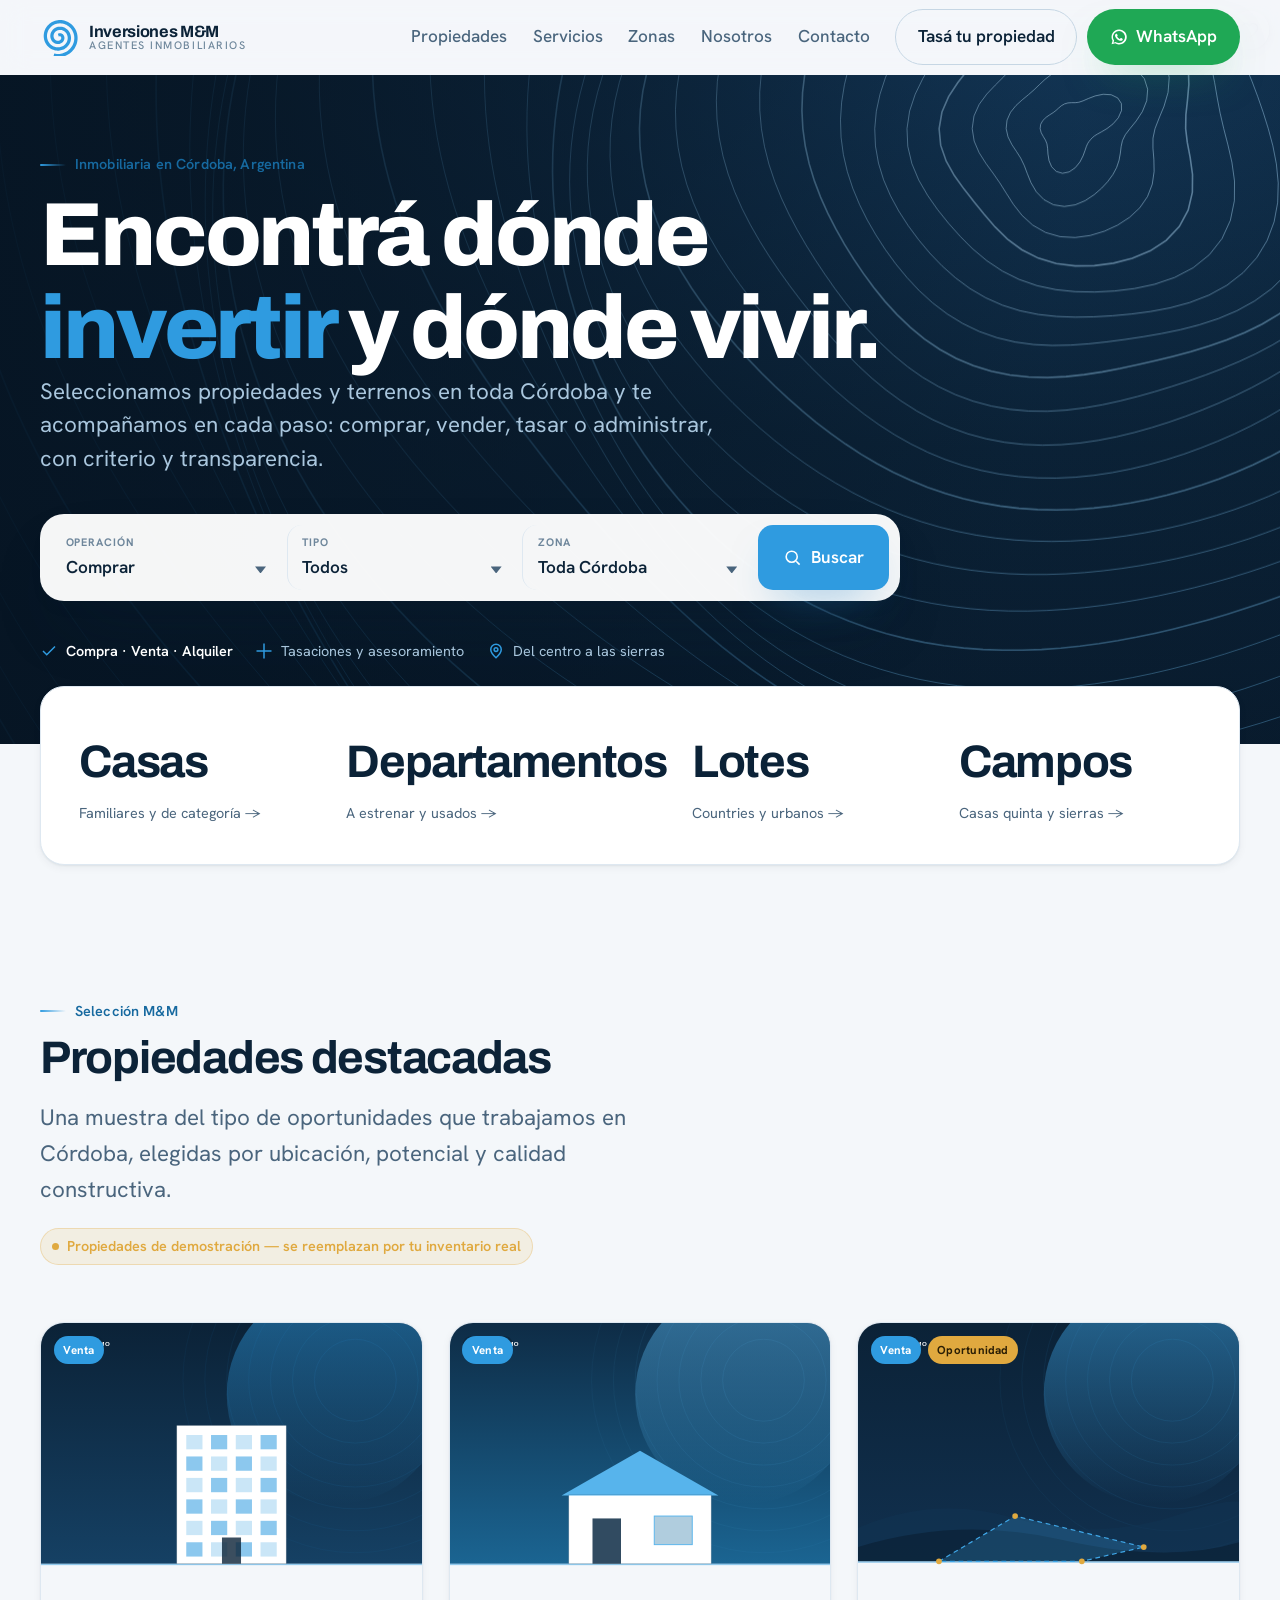
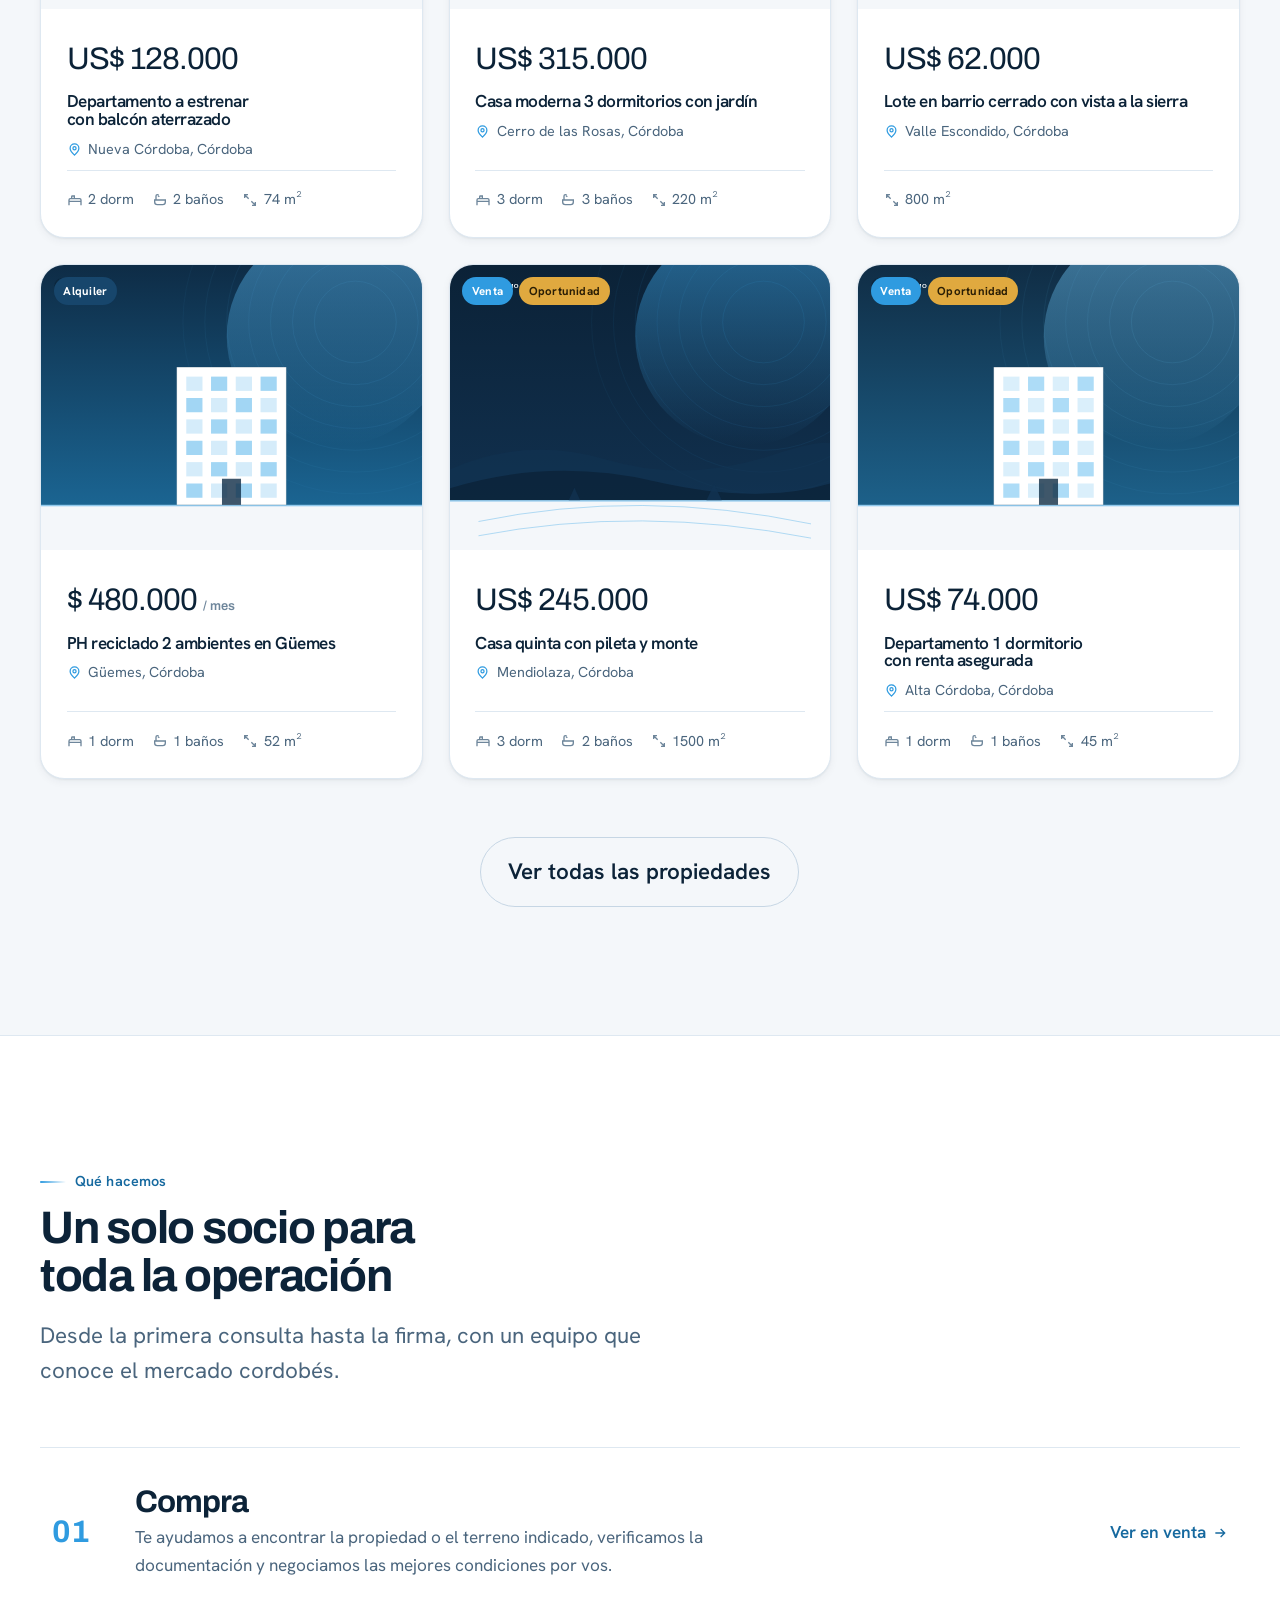
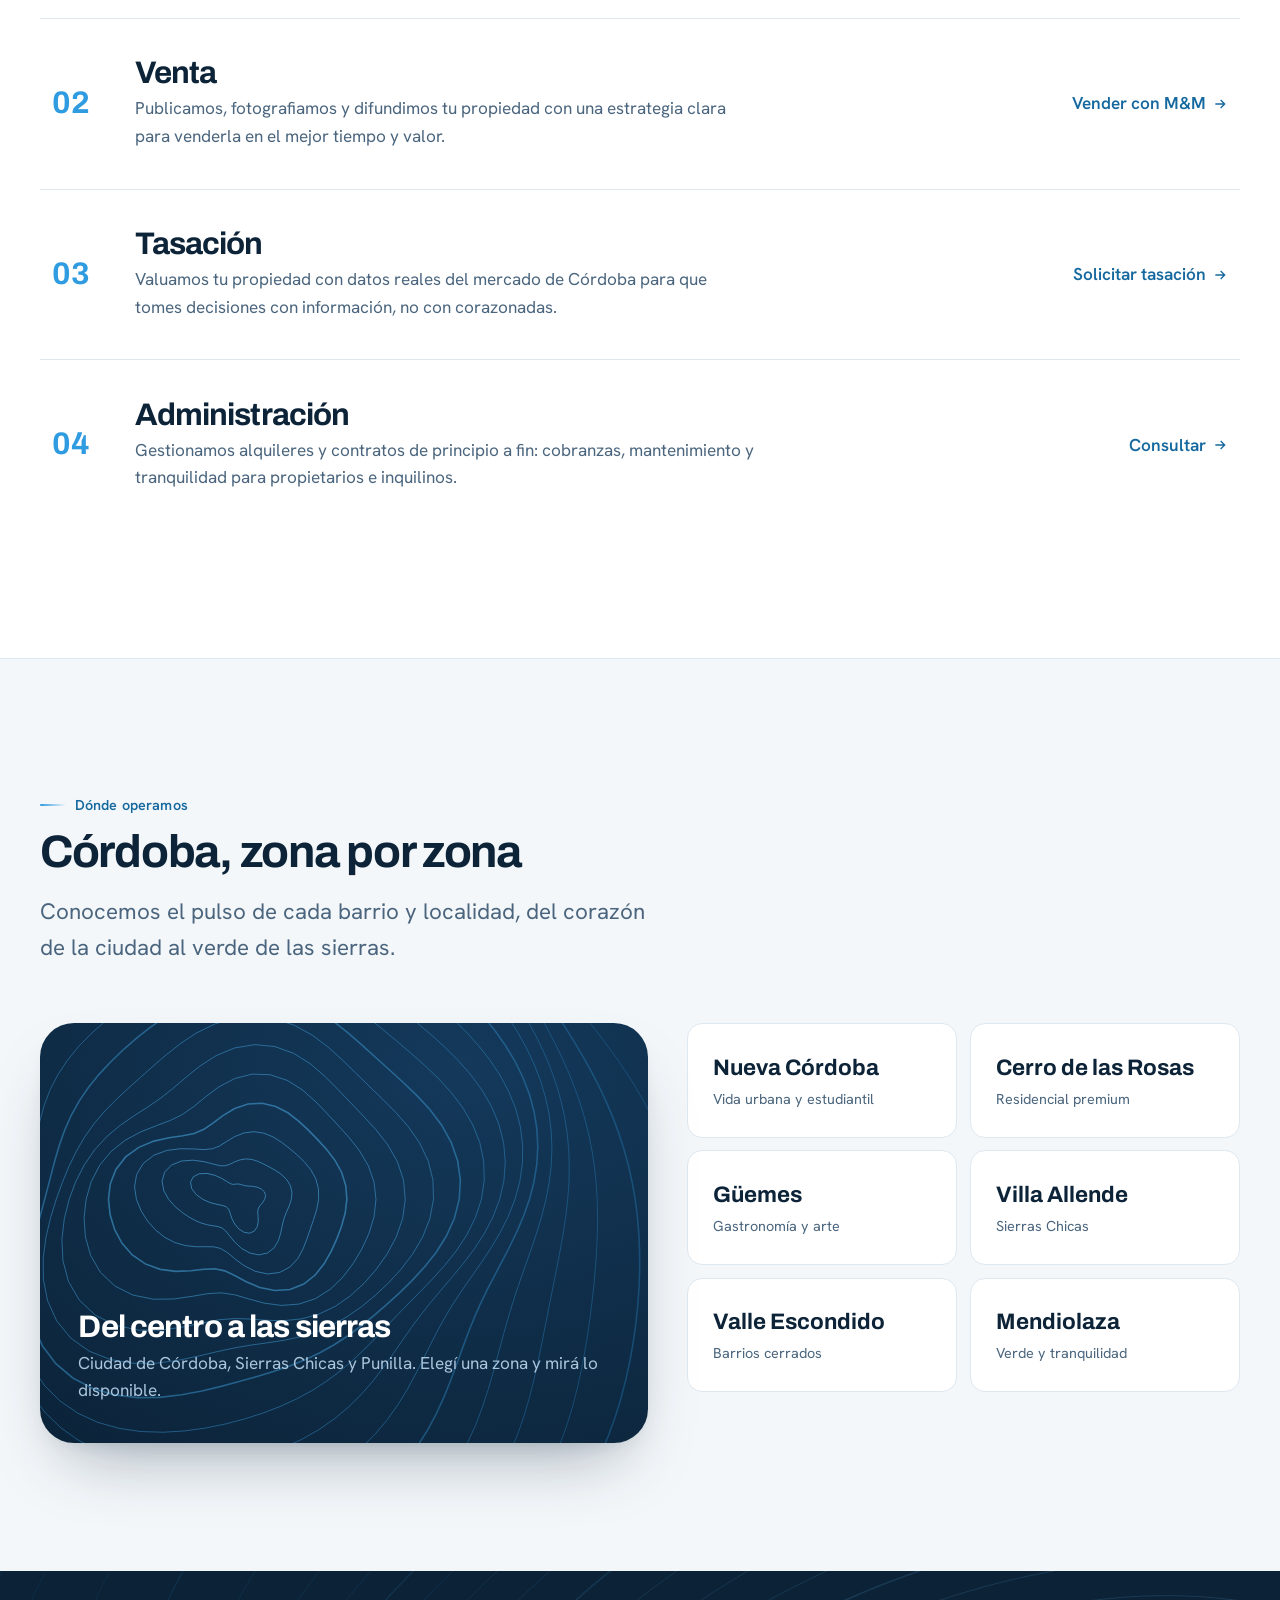
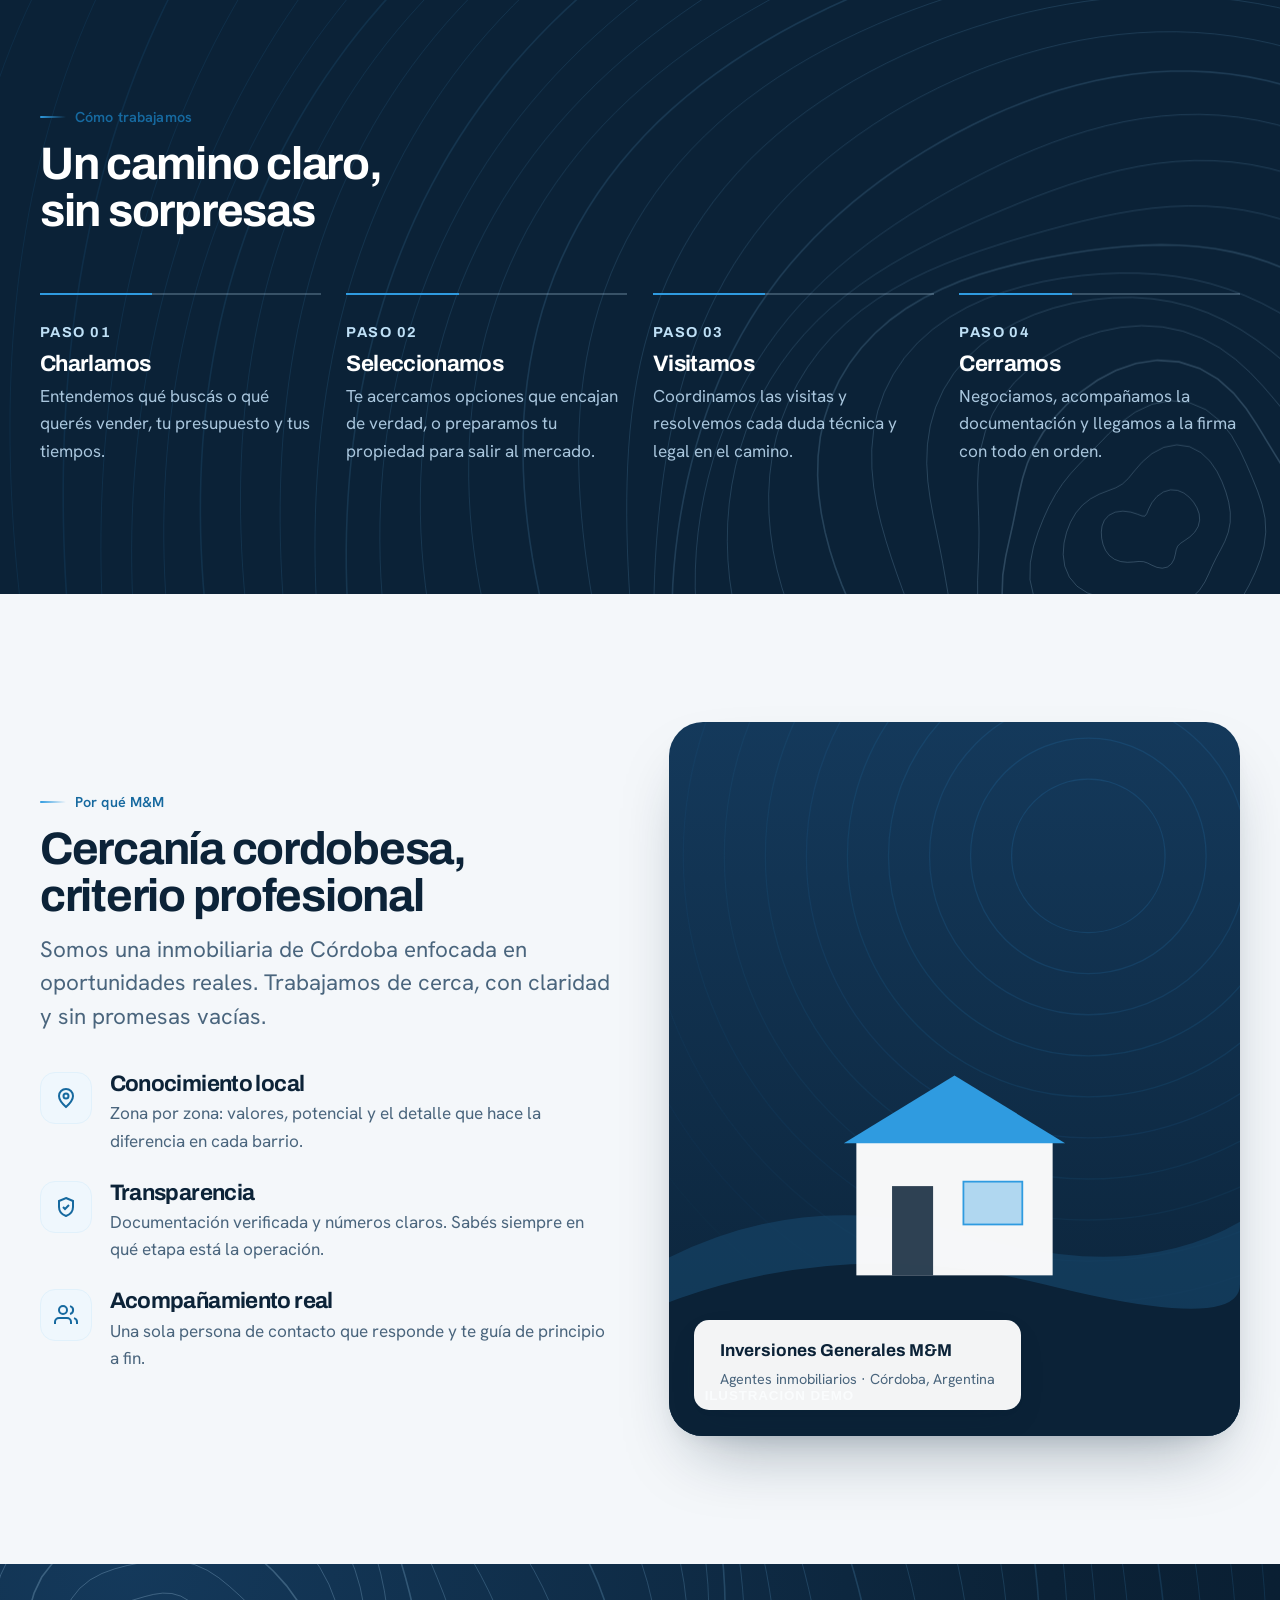
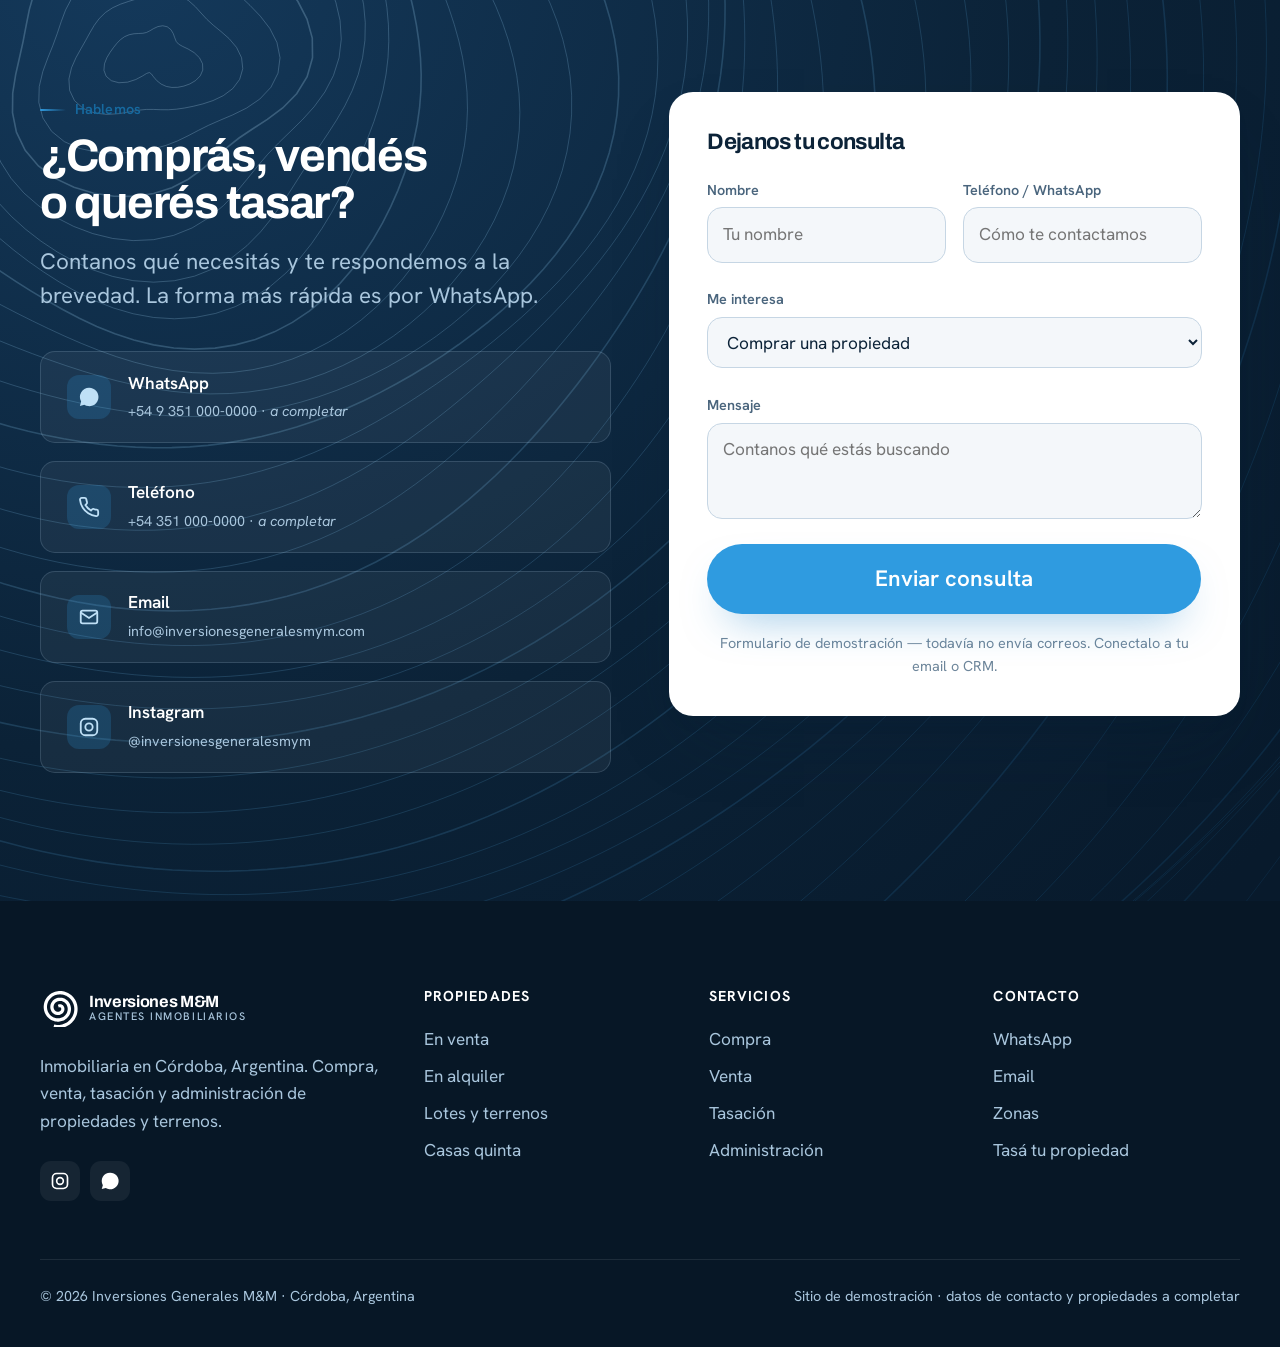
==== index.html @ 3b8bf116 "Rediseño del sitio de Inversiones Generales M&M ("Cauce") Reemplaza el sitio Wix por una web estátic" ====
<!doctype html>
<!--
  DIRECTION CONTRACT — "Cauce"  (Inversiones Generales M&M · Persuade)
  THESIS: A Córdoba real-estate agency whose identity IS its spiral mark, read as
    topographic contour lines. Refuses the category default: stock hero photo + SaaS card wall.
  OWN-WORLD: Deep navy authority ground with luminous brand-celeste (#2F9BE0) generative
    contour fields; Archivo display + Inter text; property "lotes" framed by hairline contours;
    single warm gold only for "oportunidad". Recognizable with all content removed.
  STORY: Visitor lands on moving contours + one clear promise, searches immediately, sees curated
    (demo) properties, understands the four services and the zones, then contacts by WhatsApp/form.
  FIRST VIEWPORT: Full-bleed navy hero, animated contours from a top-right focal; left-aligned H1
    "Encontrá dónde invertir y dónde vivir", lede, and a white 3-field search panel as primary action.
  FORM: Topographic/contour map system (candidate 7 of 7, seed 1c51de64, degraded roll — no challengers).
-->
<html lang="es-AR">
<head>
  <meta charset="utf-8">
  <meta name="viewport" content="width=device-width, initial-scale=1">
  <title>Inversiones Generales M&M · Inmobiliaria en Córdoba</title>
  <meta name="description" content="Inmobiliaria en Córdoba. Compra, venta, tasación y administración de propiedades y terrenos. Encontrá dónde invertir y dónde vivir con Inversiones Generales M&M.">
  <link rel="icon" href="assets/img/logo.svg" type="image/svg+xml">
  <meta property="og:title" content="Inversiones Generales M&M · Inmobiliaria en Córdoba">
  <meta property="og:description" content="Propiedades y terrenos seleccionados en Córdoba. Compra, venta, tasación y administración.">
  <meta property="og:type" content="website">
  <link rel="preconnect" href="https://fonts.googleapis.com">
  <link rel="preconnect" href="https://fonts.gstatic.com" crossorigin>
  <link href="https://fonts.googleapis.com/css2?family=Archivo:wght@500;600;700;800&family=Hanken+Grotesk:wght@400;500;600;700&display=swap" rel="stylesheet">
  <link rel="stylesheet" href="assets/css/styles.css">
</head>
<body>
<svg width="0" height="0" style="position:absolute" aria-hidden="true"><symbol id="mm-mark" viewBox="0 0 512 512"><path d="M 240.70 214.09 L 243.71 211.96 L 246.95 210.06 L 250.42 208.40 L 254.10 207.00 L 257.95 205.90 L 261.97 205.10 L 266.12 204.64 L 270.38 204.52 L 274.71 204.75 L 279.10 205.36 L 283.50 206.34 L 287.88 207.70 L 292.22 209.46 L 296.47 211.59 L 300.61 214.12 L 304.59 217.02 L 308.38 220.29 L 311.96 223.92 L 315.28 227.89 L 318.32 232.19 L 321.04 236.79 L 323.41 241.67 L 325.42 246.81 L 327.03 252.18 L 328.21 257.73 L 328.96 263.45 L 329.25 269.30 L 329.06 275.23 L 328.39 281.21 L 327.22 287.21 L 325.56 293.17 L 323.39 299.05 L 320.72 304.83 L 317.56 310.44 L 313.91 315.85 L 309.79 321.02 L 305.21 325.91 L 300.19 330.47 L 294.75 334.67 L 288.93 338.47 L 282.75 341.84 L 276.25 344.73 L 269.45 347.13 L 262.40 349.00 L 255.15 350.33 L 247.72 351.07 L 240.18 351.23 L 232.56 350.79 L 224.92 349.73 L 217.30 348.05 L 209.76 345.74 L 202.34 342.82 L 195.10 339.28 L 188.10 335.13 L 181.37 330.40 L 174.97 325.09 L 168.96 319.23 L 163.36 312.85 L 158.24 305.99 L 153.63 298.66 L 149.58 290.92 L 146.11 282.81 L 143.27 274.37 L 141.08 265.64 L 139.58 256.69 L 138.77 247.56 L 138.69 238.31 L 139.34 229.00 L 140.74 219.68 L 142.89 210.42 L 145.78 201.28 L 149.42 192.31 L 153.79 183.58 L 158.88 175.15 L 164.66 167.08 L 171.12 159.42 L 178.22 152.23 L 185.93 145.57 L 194.20 139.48 L 203.01 134.02 L 212.29 129.22 L 221.99 125.14 L 232.07 121.81 L 242.46 119.25 L 253.11 117.51 L 263.94 116.60 L 274.90 116.55 L 285.91 117.36 L 296.91 119.04 L 307.83 121.60 L 318.59 125.04 L 329.13 129.35 L 339.38 134.50 L 349.27 140.49 L 358.72 147.28 L 367.68 154.85 L 376.07 163.16 L 383.85 172.17 L 390.94 181.82 L 397.31 192.08 L 402.89 202.88 L 407.64 214.16 L 411.51 225.86 L 414.48 237.91 L 416.51 250.24 L 417.58 262.78 L 417.66 275.45 L 416.74 288.17 L 414.82 300.87 L 411.89 313.46 L 407.96 325.86 L 403.03 337.99 L 397.14 349.78 L 390.29 361.15 L 382.53 372.01 L 373.88 382.30 L 364.40 391.95 L 354.13 400.87 L 343.12 409.02 L 331.43 416.33 L 319.14 422.74 L 306.30 428.20 L 292.99 432.67 L 279.29 436.11 L 265.28 438.47 L 251.04 439.75 L 236.66 439.91 L 222.22 438.93 L 207.83 436.82 L 193.55 433.57 L 179.50 429.19 L 165.74 423.70 L 152.39 417.11 L 139.51 409.45 L 127.21 400.76 L 115.55 391.07 L 104.62 380.45 L 94.50 368.95 L 85.26 356.61 L 76.97 343.53 L 69.68 329.76 L 63.46 315.38 L 58.35 300.48 L 54.39 285.14 L 51.64 269.46 L 50.10 253.52 L 49.82 237.43 L 50.80 221.28 L 53.04 205.17 L 56.56 189.20 L 61.34 173.47 L 67.36 158.08 L 74.60 143.14 L 83.03 128.73 L 92.61 114.95 L 103.29 101.89 L 115.01 89.65 L 127.72 78.30 L 141.34 67.92 L 155.80 58.59 L 171.03 50.38 L 186.92 43.35 L 203.40 37.55 L 220.36 33.03 L 237.70 29.84 L 255.33 28.00 L 273.14 27.53 L 291.01 28.46 L 308.84 30.79 L 326.51 34.53 L 343.93 39.66 L 360.97 46.15 L 377.53 54.00 L 393.50 63.16 L 408.78 73.58 L 423.27 85.21 L 436.87 98.00 L 449.48 111.88 L 461.03 126.76 L 471.43 142.57 L 480.61 159.22 L 488.50 176.61 L 495.04 194.64 L 500.17 213.21 L 503.86 232.21 L 506.06 251.53 L 506.76 271.04 L 505.92 290.63 L 503.55 310.19 L 499.65 329.58 L 494.23 348.69 L 487.30 367.41 L 478.90 385.60 L 469.06 403.16 L 457.84 419.97 L 445.28 435.92 L 431.47 450.90 L 416.47 464.83 L 400.35 477.59 L 383.23 489.11 L 365.18 499.30 L 346.31 508.09 L 326.74 515.41 L 306.57 521.21 L 285.93 525.43 L 264.94 528.05 L 243.72 529.03 L 222.41 528.34 L 201.12 525.99 L 180.00 521.97 L 192.26 479.07 L 210.01 482.27 L 227.87 484.06 L 245.73 484.45 L 263.47 483.46 L 281.01 481.09 L 298.22 477.38 L 315.00 472.37 L 331.27 466.09 L 346.91 458.59 L 361.85 449.95 L 376.00 440.21 L 389.28 429.45 L 401.62 417.75 L 412.95 405.18 L 423.21 391.83 L 432.35 377.80 L 440.33 363.17 L 447.10 348.05 L 452.65 332.51 L 456.94 316.68 L 459.97 300.65 L 461.73 284.51 L 462.22 268.37 L 461.45 252.32 L 459.45 236.47 L 456.23 220.91 L 451.82 205.73 L 446.28 191.03 L 439.64 176.87 L 431.96 163.35 L 423.29 150.55 L 413.70 138.53 L 403.27 127.35 L 392.05 117.09 L 380.13 107.78 L 367.60 99.48 L 354.53 92.23 L 341.01 86.06 L 327.13 80.99 L 312.98 77.04 L 298.65 74.23 L 284.22 72.56 L 269.80 72.02 L 255.46 72.61 L 241.30 74.31 L 227.40 77.09 L 213.84 80.93 L 200.71 85.78 L 188.07 91.62 L 176.00 98.38 L 164.57 106.02 L 153.83 114.47 L 143.86 123.68 L 134.69 133.58 L 126.38 144.10 L 118.97 155.17 L 112.48 166.71 L 106.96 178.64 L 102.41 190.89 L 98.87 203.37 L 96.32 216.01 L 94.79 228.72 L 94.25 241.43 L 94.72 254.06 L 96.16 266.53 L 98.55 278.76 L 101.87 290.68 L 106.09 302.23 L 111.16 313.33 L 117.05 323.93 L 123.70 333.96 L 131.07 343.38 L 139.09 352.12 L 147.71 360.15 L 156.86 367.42 L 166.49 373.91 L 176.52 379.58 L 186.89 384.41 L 197.52 388.38 L 208.35 391.49 L 219.31 393.71 L 230.33 395.06 L 241.33 395.54 L 252.24 395.15 L 263.01 393.92 L 273.57 391.86 L 283.85 389.00 L 293.79 385.38 L 303.34 381.01 L 312.44 375.96 L 321.04 370.25 L 329.11 363.93 L 336.58 357.06 L 343.44 349.69 L 349.64 341.86 L 355.16 333.64 L 359.98 325.09 L 364.07 316.26 L 367.42 307.22 L 370.03 298.03 L 371.88 288.74 L 372.99 279.42 L 373.36 270.12 L 373.00 260.91 L 371.93 251.84 L 370.15 242.97 L 367.71 234.35 L 364.63 226.03 L 360.93 218.05 L 356.66 210.47 L 351.85 203.32 L 346.54 196.63 L 340.78 190.45 L 334.61 184.80 L 328.08 179.71 L 321.24 175.20 L 314.14 171.29 L 306.82 167.98 L 299.35 165.30 L 291.78 163.23 L 284.14 161.79 L 276.50 160.97 L 268.91 160.76 L 261.40 161.14 L 254.04 162.12 L 246.86 163.65 L 239.90 165.73 L 233.21 168.32 L 226.83 171.40 L 220.78 174.94 L 215.11 178.90 L 209.83 183.24 L 204.98 187.93 L 200.57 192.93 L 196.63 198.20 L 193.17 203.70 L 190.20 209.38 L 187.72 215.20 L 185.74 221.12 L 184.27 227.10 L 183.30 233.09 L 182.81 239.06 L 182.81 244.96 L 183.27 250.76 L 184.19 256.43 L 185.54 261.91 L 187.31 267.19 L 189.46 272.23 L 191.97 277.01 L 194.82 281.50 L 197.97 285.67 L 201.39 289.52 L 205.05 293.01 L 208.92 296.14 L 212.97 298.90 L 217.15 301.27 L 221.44 303.26 L 225.80 304.87 L 230.19 306.08 L 234.59 306.92 L 238.96 307.38 L 243.27 307.48 L 247.49 307.22 L 251.59 306.63 L 255.55 305.71 L 259.34 304.49 L 262.94 303.00 L 266.32 301.24 L 269.48 299.24 L 272.39 297.04 L 275.04 294.65 L 277.42 292.10 L 279.53 289.43 L 281.35 286.65 L 282.89 283.79 L 284.14 280.88 L 285.10 277.96 L 285.79 275.03 L 286.21 272.14 L 286.36 269.30 L 286.26 266.54 L 285.91 263.87 L 285.35 261.33 L 284.58 258.92 L 283.61 256.66 L 282.48 254.57 L 281.19 252.67 L 279.77 250.95 L 278.25 249.43 L 276.64 248.11 L 274.97 247.01 L 273.25 246.11 L 271.52 245.42 L 269.79 244.94 L 268.08 244.66 L 266.42 244.57 L 264.82 244.67 L 263.30 244.94 L 261.89 245.37 L 260.58 245.95 L 259.41 246.66 L 258.38 247.49 L 257.49 248.41 L 256.77 249.42 L 256.22 250.48 L 255.83 251.58 L 255.61 252.71 L 255.57 253.83 L 255.70 254.94 L 256.00 256.00 Z" fill="currentColor"/></symbol></svg>

<header class="site-header">
  <div class="wrap nav">
    <a class="brand" href="index.html" aria-label="Inversiones Generales M&M — inicio">
      <svg class="mark" viewBox="0 0 512 512" aria-hidden="true"><use href="#mm-mark"/></svg>
      <span class="brand-text"><b>Inversiones M&amp;M</b><span>Agentes inmobiliarios</span></span>
    </a>
    <nav class="nav-links" aria-label="Navegación principal">
      <a href="propiedades.html">Propiedades</a>
      <a href="#servicios">Servicios</a>
      <a href="#zonas">Zonas</a>
      <a href="#nosotros">Nosotros</a>
      <a href="#contacto">Contacto</a>
    </nav>
    <div class="nav-cta">
      <a class="btn btn-ghost" href="#contacto">Tasá tu propiedad</a>
      <a class="btn btn-wa" data-wa="Hola M&M, quiero hacer una consulta sobre una propiedad." target="_blank" rel="noopener">
        <svg viewBox="0 0 24 24" width="18" height="18" fill="currentColor" aria-hidden="true"><path d="M12 2a10 10 0 0 0-8.6 15l-1.3 4.7 4.8-1.3A10 10 0 1 0 12 2Zm0 18a8 8 0 0 1-4.1-1.1l-.3-.2-2.9.8.8-2.8-.2-.3A8 8 0 1 1 12 20Zm4.5-5.9c-.2-.1-1.5-.7-1.7-.8-.2-.1-.4-.1-.6.1-.2.2-.6.8-.8 1-.1.2-.3.2-.5.1a6.6 6.6 0 0 1-3.3-2.9c-.2-.4.2-.4.6-1.2.1-.2 0-.3 0-.5l-.8-1.9c-.2-.5-.4-.4-.6-.4h-.5a1 1 0 0 0-.7.3c-.3.3-.9.9-.9 2.1s.9 2.4 1 2.6c.1.2 1.8 2.8 4.4 3.9 1.6.7 2.2.7 3 .6.5 0 1.5-.6 1.7-1.2.2-.6.2-1.1.1-1.2-.1-.1-.2-.2-.4-.2Z"/></svg>
        WhatsApp
      </a>
    </div>
    <button class="nav-toggle" aria-label="Abrir menú" aria-expanded="false" aria-controls="mobile-menu">
      <svg viewBox="0 0 24 24" width="24" height="24" fill="none" stroke="currentColor" stroke-width="2"><path d="M3 6h18M3 12h18M3 18h18"/></svg>
    </button>
  </div>
  <div class="mobile-menu" id="mobile-menu">
    <a href="propiedades.html">Propiedades</a>
    <a href="#servicios">Servicios</a>
    <a href="#zonas">Zonas</a>
    <a href="#nosotros">Nosotros</a>
    <a href="#contacto">Contacto</a>
    <a class="btn btn-wa" data-wa="Hola M&M, quiero hacer una consulta." target="_blank" rel="noopener">Escribinos por WhatsApp</a>
  </div>
</header>

<main>
  <!-- HERO -->
  <section class="hero">
    <canvas class="contours" data-contours data-focal-x="0.84" data-focal-y="0.08" data-alpha="0.6" data-gap="34" aria-hidden="true"></canvas>
    <div class="wrap hero-inner">
      <div class="reveal">
        <span class="eyebrow">Inmobiliaria en Córdoba, Argentina</span>
        <h1>Encontrá dónde <em>invertir</em> y dónde vivir.</h1>
        <p class="lede">Seleccionamos propiedades y terrenos en toda Córdoba y te acompañamos en cada paso: comprar, vender, tasar o administrar, con criterio y transparencia.</p>
      </div>

      <form class="search reveal" id="hero-search" role="search" aria-label="Buscar propiedades">
        <div class="field select">
          <label for="s-op">Operación</label>
          <select id="s-op" name="operacion">
            <option value="venta">Comprar</option>
            <option value="alquiler">Alquilar</option>
          </select>
        </div>
        <div class="field select">
          <label for="s-tipo">Tipo</label>
          <select id="s-tipo" name="tipo">
            <option value="">Todos</option>
            <option value="casa">Casas</option>
            <option value="departamento">Departamentos</option>
            <option value="lote">Lotes</option>
            <option value="campo">Casas quinta / Campos</option>
          </select>
        </div>
        <div class="field select">
          <label for="s-zona">Zona</label>
          <select id="s-zona" name="zona">
            <option value="">Toda Córdoba</option>
            <option>Nueva Córdoba</option>
            <option>Cerro de las Rosas</option>
            <option>Güemes</option>
            <option>Villa Allende</option>
            <option>Valle Escondido</option>
            <option>Mendiolaza</option>
            <option>Alta Córdoba</option>
            <option>Barrio Jardín</option>
          </select>
        </div>
        <button class="btn" type="submit">
          <svg viewBox="0 0 24 24" width="19" height="19" fill="none" stroke="currentColor" stroke-width="2" aria-hidden="true"><circle cx="11" cy="11" r="7"/><path d="m21 21-4.3-4.3"/></svg>
          Buscar
        </button>
      </form>

      <div class="hero-badges reveal">
        <span class="hero-badge"><svg viewBox="0 0 24 24" fill="none" stroke="currentColor" stroke-width="2" aria-hidden="true"><path d="M20 6 9 17l-5-5"/></svg> <b>Compra · Venta · Alquiler</b></span>
        <span class="hero-badge"><svg viewBox="0 0 24 24" fill="none" stroke="currentColor" stroke-width="2" aria-hidden="true"><path d="M12 2v20M2 12h20"/></svg> Tasaciones y asesoramiento</span>
        <span class="hero-badge"><svg viewBox="0 0 24 24" fill="none" stroke="currentColor" stroke-width="2" aria-hidden="true"><path d="M12 21s7-6.3 7-11a7 7 0 1 0-14 0c0 4.7 7 11 7 11Z"/><circle cx="12" cy="10" r="2.5"/></svg> Del centro a las sierras</span>
      </div>
    </div>
  </section>

  <!-- CATEGORY QUICK-NAV (overlapping) -->
  <div class="wrap">
    <nav class="stats reveal" aria-label="Buscar por tipo">
      <a class="stat" href="propiedades.html?tipo=casa" style="text-decoration:none">
        <b>Casas</b><span>Familiares y de categoría →</span>
      </a>
      <a class="stat" href="propiedades.html?tipo=departamento" style="text-decoration:none">
        <b>Departamentos</b><span>A estrenar y usados →</span>
      </a>
      <a class="stat" href="propiedades.html?tipo=lote" style="text-decoration:none">
        <b>Lotes</b><span>Countries y urbanos →</span>
      </a>
      <a class="stat" href="propiedades.html?tipo=campo" style="text-decoration:none">
        <b>Campos</b><span>Casas quinta y sierras →</span>
      </a>
    </nav>
  </div>

  <!-- DESTACADOS -->
  <section class="section" id="destacados">
    <div class="wrap">
      <div class="section-head reveal">
        <span class="eyebrow">Selección M&amp;M</span>
        <h2>Propiedades destacadas</h2>
        <p>Una muestra del tipo de oportunidades que trabajamos en Córdoba, elegidas por ubicación, potencial y calidad constructiva.</p>
        <p style="margin-top:var(--sp-3)"><span class="demo-note">Propiedades de demostración — se reemplazan por tu inventario real</span></p>
      </div>
      <div class="prop-grid" id="destacados-grid"></div>
      <div style="text-align:center;margin-top:var(--sp-6)">
        <a class="btn btn-ghost btn-lg" href="propiedades.html">Ver todas las propiedades</a>
      </div>
    </div>
  </section>

  <!-- SERVICIOS -->
  <section class="section servicios" id="servicios">
    <div class="wrap">
      <div class="section-head reveal">
        <span class="eyebrow">Qué hacemos</span>
        <h2>Un solo socio para toda la operación</h2>
        <p>Desde la primera consulta hasta la firma, con un equipo que conoce el mercado cordobés.</p>
      </div>
      <div class="serv-list">
        <div class="serv-row reveal">
          <div class="serv-num">01</div>
          <div class="serv-main"><h3>Compra</h3><p>Te ayudamos a encontrar la propiedad o el terreno indicado, verificamos la documentación y negociamos las mejores condiciones por vos.</p></div>
          <a class="link-arrow" href="propiedades.html?operacion=venta">Ver en venta <svg viewBox="0 0 24 24" width="16" height="16" fill="none" stroke="currentColor" stroke-width="2"><path d="M5 12h14M13 6l6 6-6 6"/></svg></a>
        </div>
        <div class="serv-row reveal">
          <div class="serv-num">02</div>
          <div class="serv-main"><h3>Venta</h3><p>Publicamos, fotografiamos y difundimos tu propiedad con una estrategia clara para venderla en el mejor tiempo y valor.</p></div>
          <a class="link-arrow" href="#contacto">Vender con M&amp;M <svg viewBox="0 0 24 24" width="16" height="16" fill="none" stroke="currentColor" stroke-width="2"><path d="M5 12h14M13 6l6 6-6 6"/></svg></a>
        </div>
        <div class="serv-row reveal">
          <div class="serv-num">03</div>
          <div class="serv-main"><h3>Tasación</h3><p>Valuamos tu propiedad con datos reales del mercado de Córdoba para que tomes decisiones con información, no con corazonadas.</p></div>
          <a class="link-arrow" href="#contacto">Solicitar tasación <svg viewBox="0 0 24 24" width="16" height="16" fill="none" stroke="currentColor" stroke-width="2"><path d="M5 12h14M13 6l6 6-6 6"/></svg></a>
        </div>
        <div class="serv-row reveal">
          <div class="serv-num">04</div>
          <div class="serv-main"><h3>Administración</h3><p>Gestionamos alquileres y contratos de principio a fin: cobranzas, mantenimiento y tranquilidad para propietarios e inquilinos.</p></div>
          <a class="link-arrow" href="#contacto">Consultar <svg viewBox="0 0 24 24" width="16" height="16" fill="none" stroke="currentColor" stroke-width="2"><path d="M5 12h14M13 6l6 6-6 6"/></svg></a>
        </div>
      </div>
    </div>
  </section>

  <!-- ZONAS -->
  <section class="section" id="zonas">
    <div class="wrap">
      <div class="section-head reveal">
        <span class="eyebrow">Dónde operamos</span>
        <h2>Córdoba, zona por zona</h2>
        <p>Conocemos el pulso de cada barrio y localidad, del corazón de la ciudad al verde de las sierras.</p>
      </div>
      <div class="zonas-grid">
        <div class="zonas-map reveal">
          <canvas data-contours data-focal-x="0.32" data-focal-y="0.42" data-alpha="0.7" data-gap="26" data-tint="#57B4EC" aria-hidden="true"></canvas>
          <div class="zonas-cap">
            <h3>Del centro a las sierras</h3>
            <p>Ciudad de Córdoba, Sierras Chicas y Punilla. Elegí una zona y mirá lo disponible.</p>
          </div>
        </div>
        <div class="zona-chips">
          <a class="zona-chip reveal" href="propiedades.html?zona=Nueva%20C%C3%B3rdoba"><b>Nueva Córdoba</b><span>Vida urbana y estudiantil</span></a>
          <a class="zona-chip reveal" href="propiedades.html?zona=Cerro%20de%20las%20Rosas"><b>Cerro de las Rosas</b><span>Residencial premium</span></a>
          <a class="zona-chip reveal" href="propiedades.html?zona=G%C3%BCemes"><b>Güemes</b><span>Gastronomía y arte</span></a>
          <a class="zona-chip reveal" href="propiedades.html?zona=Villa%20Allende"><b>Villa Allende</b><span>Sierras Chicas</span></a>
          <a class="zona-chip reveal" href="propiedades.html?zona=Valle%20Escondido"><b>Valle Escondido</b><span>Barrios cerrados</span></a>
          <a class="zona-chip reveal" href="propiedades.html?zona=Mendiolaza"><b>Mendiolaza</b><span>Verde y tranquilidad</span></a>
        </div>
      </div>
    </div>
  </section>

  <!-- PROCESO -->
  <section class="section proceso">
    <canvas data-contours data-focal-x="0.9" data-focal-y="0.9" data-alpha="0.45" data-gap="40" aria-hidden="true"></canvas>
    <div class="wrap">
      <div class="section-head reveal">
        <span class="eyebrow">Cómo trabajamos</span>
        <h2>Un camino claro, sin sorpresas</h2>
      </div>
      <div class="pasos">
        <div class="paso reveal"><div class="n">PASO 01</div><h3>Charlamos</h3><p>Entendemos qué buscás o qué querés vender, tu presupuesto y tus tiempos.</p></div>
        <div class="paso reveal"><div class="n">PASO 02</div><h3>Seleccionamos</h3><p>Te acercamos opciones que encajan de verdad, o preparamos tu propiedad para salir al mercado.</p></div>
        <div class="paso reveal"><div class="n">PASO 03</div><h3>Visitamos</h3><p>Coordinamos las visitas y resolvemos cada duda técnica y legal en el camino.</p></div>
        <div class="paso reveal"><div class="n">PASO 04</div><h3>Cerramos</h3><p>Negociamos, acompañamos la documentación y llegamos a la firma con todo en orden.</p></div>
      </div>
    </div>
  </section>

  <!-- NOSOTROS / VALORES -->
  <section class="section" id="nosotros">
    <div class="wrap">
      <div class="valores">
        <div class="reveal">
          <span class="eyebrow">Por qué M&amp;M</span>
          <h2 style="font-size:var(--step-3);margin-bottom:var(--sp-2)">Cercanía cordobesa, criterio profesional</h2>
          <p class="lede" style="margin-bottom:var(--sp-5)">Somos una inmobiliaria de Córdoba enfocada en oportunidades reales. Trabajamos de cerca, con claridad y sin promesas vacías.</p>
          <div class="valores-list">
            <div class="valor">
              <div class="ic"><svg viewBox="0 0 24 24" width="24" height="24" fill="none" stroke="currentColor" stroke-width="2"><path d="M12 21s7-6.3 7-11a7 7 0 1 0-14 0c0 4.7 7 11 7 11Z"/><circle cx="12" cy="10" r="2.5"/></svg></div>
              <div><h3>Conocimiento local</h3><p>Zona por zona: valores, potencial y el detalle que hace la diferencia en cada barrio.</p></div>
            </div>
            <div class="valor">
              <div class="ic"><svg viewBox="0 0 24 24" width="24" height="24" fill="none" stroke="currentColor" stroke-width="2"><path d="M9 12l2 2 4-4"/><path d="M12 3l7 3v6c0 4.5-3 7.5-7 9-4-1.5-7-4.5-7-9V6l7-3Z"/></svg></div>
              <div><h3>Transparencia</h3><p>Documentación verificada y números claros. Sabés siempre en qué etapa está la operación.</p></div>
            </div>
            <div class="valor">
              <div class="ic"><svg viewBox="0 0 24 24" width="24" height="24" fill="none" stroke="currentColor" stroke-width="2"><path d="M17 21v-2a4 4 0 0 0-4-4H5a4 4 0 0 0-4 4v2"/><circle cx="9" cy="7" r="4"/><path d="M23 21v-2a4 4 0 0 0-3-3.9M16 3.1a4 4 0 0 1 0 7.8"/></svg></div>
              <div><h3>Acompañamiento real</h3><p>Una sola persona de contacto que responde y te guía de principio a fin.</p></div>
            </div>
          </div>
        </div>
        <div class="valores-figure reveal">
          <img src="assets/img/props/figura.svg" alt="Ilustración de una propiedad en las sierras de Córdoba — imagen de demostración" width="640" height="800">
          <div class="fig-badge"><b>Inversiones Generales M&amp;M</b><span>Agentes inmobiliarios · Córdoba, Argentina</span></div>
        </div>
      </div>
    </div>
  </section>

  <!-- CONTACTO -->
  <section class="section contacto" id="contacto">
    <canvas data-contours data-focal-x="0.12" data-focal-y="0.1" data-alpha="0.5" data-gap="36" aria-hidden="true"></canvas>
    <div class="wrap">
      <div class="contacto-grid">
        <div class="reveal">
          <span class="eyebrow">Hablemos</span>
          <h2>¿Comprás, vendés o querés tasar?</h2>
          <p class="lede">Contanos qué necesitás y te respondemos a la brevedad. La forma más rápida es por WhatsApp.</p>
          <div class="contact-methods">
            <a class="cmethod" data-wa="Hola M&M, quiero hacer una consulta." target="_blank" rel="noopener">
              <span class="ic"><svg viewBox="0 0 24 24" width="22" height="22" fill="currentColor"><path d="M12 2a10 10 0 0 0-8.6 15l-1.3 4.7 4.8-1.3A10 10 0 1 0 12 2Zm4.5 12.1c-.2-.1-1.5-.7-1.7-.8-.2-.1-.4-.1-.6.1-.2.2-.6.8-.8 1-.1.2-.3.2-.5.1a6.6 6.6 0 0 1-3.3-2.9c-.2-.4.2-.4.6-1.2.1-.2 0-.3 0-.5l-.8-1.9c-.2-.5-.4-.4-.6-.4h-.5a1 1 0 0 0-.7.3c-.3.3-.9.9-.9 2.1s.9 2.4 1 2.6c.1.2 1.8 2.8 4.4 3.9 1.6.7 2.2.7 3 .6.5 0 1.5-.6 1.7-1.2.2-.6.2-1.1.1-1.2Z"/></svg></span>
              <div><b>WhatsApp</b><span>+54 9 351 000-0000 · <em>a completar</em></span></div>
            </a>
            <a class="cmethod" href="tel:+543510000000">
              <span class="ic"><svg viewBox="0 0 24 24" width="22" height="22" fill="none" stroke="currentColor" stroke-width="2"><path d="M22 16.9v3a2 2 0 0 1-2.2 2 19.8 19.8 0 0 1-8.6-3 19.5 19.5 0 0 1-6-6 19.8 19.8 0 0 1-3-8.6A2 2 0 0 1 4.1 2h3a2 2 0 0 1 2 1.7c.1 1 .4 1.9.7 2.8a2 2 0 0 1-.5 2.1L8.1 9.9a16 16 0 0 0 6 6l1.3-1.3a2 2 0 0 1 2.1-.4c.9.3 1.8.6 2.8.7a2 2 0 0 1 1.7 2Z"/></svg></span>
              <div><b>Teléfono</b><span>+54 351 000-0000 · <em>a completar</em></span></div>
            </a>
            <a class="cmethod" href="mailto:info@inversionesgeneralesmym.com">
              <span class="ic"><svg viewBox="0 0 24 24" width="22" height="22" fill="none" stroke="currentColor" stroke-width="2"><rect x="3" y="5" width="18" height="14" rx="2"/><path d="m3 7 9 6 9-6"/></svg></span>
              <div><b>Email</b><span>info@inversionesgeneralesmym.com</span></div>
            </a>
            <a class="cmethod" href="https://www.instagram.com/inversionesgeneralesmym/" target="_blank" rel="noopener">
              <span class="ic"><svg viewBox="0 0 24 24" width="22" height="22" fill="none" stroke="currentColor" stroke-width="2"><rect x="3" y="3" width="18" height="18" rx="5"/><circle cx="12" cy="12" r="4"/><path d="M17.5 6.5h.01"/></svg></span>
              <div><b>Instagram</b><span>@inversionesgeneralesmym</span></div>
            </a>
          </div>
        </div>
        <form class="form-card reveal" id="contact-form">
          <h3>Dejanos tu consulta</h3>
          <div class="form-row form-2">
            <div class="field-l"><label for="c-nombre">Nombre</label><input id="c-nombre" name="nombre" required autocomplete="name" placeholder="Tu nombre"></div>
            <div class="field-l"><label for="c-tel">Teléfono / WhatsApp</label><input id="c-tel" name="tel" required autocomplete="tel" placeholder="Cómo te contactamos"></div>
          </div>
          <div class="form-row">
            <div class="field-l"><label for="c-interes">Me interesa</label>
              <select id="c-interes" name="interes">
                <option>Comprar una propiedad</option>
                <option>Vender mi propiedad</option>
                <option>Tasar mi propiedad</option>
                <option>Alquilar / administración</option>
                <option>Otra consulta</option>
              </select>
            </div>
          </div>
          <div class="form-row">
            <div class="field-l"><label for="c-msg">Mensaje</label><textarea id="c-msg" name="mensaje" placeholder="Contanos qué estás buscando"></textarea></div>
          </div>
          <button class="btn btn-lg" type="submit">Enviar consulta</button>
          <p class="form-fine">Formulario de demostración — todavía no envía correos. Conectalo a tu email o CRM.</p>
        </form>
      </div>
    </div>
  </section>
</main>

<footer class="site-footer">
  <div class="wrap">
    <div class="footer-top">
      <div class="footer-brand">
        <a class="brand" href="index.html" aria-label="Inversiones Generales M&M">
          <svg class="mark" viewBox="0 0 512 512" aria-hidden="true" style="color:#fff"><use href="#mm-mark"/></svg>
          <span class="brand-text"><b>Inversiones M&amp;M</b><span>Agentes inmobiliarios</span></span>
        </a>
        <p>Inmobiliaria en Córdoba, Argentina. Compra, venta, tasación y administración de propiedades y terrenos.</p>
        <div class="footer-social">
          <a href="https://www.instagram.com/inversionesgeneralesmym/" target="_blank" rel="noopener" aria-label="Instagram"><svg viewBox="0 0 24 24" width="20" height="20" fill="none" stroke="currentColor" stroke-width="2"><rect x="3" y="3" width="18" height="18" rx="5"/><circle cx="12" cy="12" r="4"/><path d="M17.5 6.5h.01"/></svg></a>
          <a data-wa="Hola M&M, quiero hacer una consulta." target="_blank" rel="noopener" aria-label="WhatsApp"><svg viewBox="0 0 24 24" width="20" height="20" fill="currentColor"><path d="M12 2a10 10 0 0 0-8.6 15l-1.3 4.7 4.8-1.3A10 10 0 1 0 12 2Z"/></svg></a>
        </div>
      </div>
      <div class="footer-col">
        <h4>Propiedades</h4>
        <a href="propiedades.html?operacion=venta">En venta</a>
        <a href="propiedades.html?operacion=alquiler">En alquiler</a>
        <a href="propiedades.html?tipo=lote">Lotes y terrenos</a>
        <a href="propiedades.html?tipo=campo">Casas quinta</a>
      </div>
      <div class="footer-col">
        <h4>Servicios</h4>
        <a href="#servicios">Compra</a>
        <a href="#servicios">Venta</a>
        <a href="#servicios">Tasación</a>
        <a href="#servicios">Administración</a>
      </div>
      <div class="footer-col">
        <h4>Contacto</h4>
        <a data-wa="Hola M&M, quiero hacer una consulta." target="_blank" rel="noopener">WhatsApp</a>
        <a href="mailto:info@inversionesgeneralesmym.com">Email</a>
        <a href="#zonas">Zonas</a>
        <a href="#contacto">Tasá tu propiedad</a>
      </div>
    </div>
    <div class="footer-bottom">
      <span>© <span data-year>2026</span> Inversiones Generales M&amp;M · Córdoba, Argentina</span>
      <span>Sitio de demostración · datos de contacto y propiedades a completar</span>
    </div>
  </div>
</footer>

<script src="assets/js/data.js"></script>
<script src="assets/js/contours.js"></script>
<script src="assets/js/app.js"></script>
</body>
</html>
---- assets/css/styles.css ----
/* ============================================================
   Inversiones Generales M&M — "Cauce"
   Sistema visual derivado del espiral de marca: curvas de nivel /
   contornos como tejido conectivo. Azul marino de autoridad +
   celeste de marca (#2F9BE0) como campo protagonista.
   ============================================================ */

/* ---------- Fonts ---------- */
@font-face { font-display: swap; } /* faces loaded via <link>; system fallback below */

/* ---------- Tokens ---------- */
:root {
  /* Brand + palette */
  --celeste: #2F9BE0;
  --celeste-600: #1D82C6;
  --celeste-700: #16699F;
  --celeste-200: #BFE0F6;
  --celeste-100: #E1F1FB;
  --celeste-050: #EFF7FD;

  --navy: #0B2237;
  --navy-800: #123353;
  --navy-700: #17466C;

  --ink: #0C2338;
  --ink-soft: #4A657D;      /* secondary text on light — tinted, ≥4.5:1 on white */
  --ink-faint: #6E869B;     /* tertiary / meta on light — large text only */

  --ground: #F4F7FA;
  --ground-2: #EAF1F7;
  --surface: #FFFFFF;
  --line: #DEE8F1;
  --line-strong: #C6D6E4;

  /* On dark surfaces */
  --on-dark: #F3F8FC;
  --on-dark-soft: #A9C6DD;  /* tinted from celeste, not gray */

  --gold: #E0A93F;          /* single warm accent — used only for "oportunidad" */

  /* Type */
  --font-display: "Archivo", "Segoe UI", system-ui, -apple-system, sans-serif;
  --font-body: "Hanken Grotesk", "Segoe UI", system-ui, -apple-system, sans-serif;

  --step--1: clamp(0.82rem, 0.79rem + 0.14vw, 0.9rem);
  --step-0: clamp(1rem, 0.96rem + 0.2vw, 1.075rem);
  --step-1: clamp(1.2rem, 1.12rem + 0.4vw, 1.4rem);
  --step-2: clamp(1.5rem, 1.35rem + 0.75vw, 1.95rem);
  --step-3: clamp(1.95rem, 1.65rem + 1.5vw, 2.9rem);
  --step-4: clamp(2.6rem, 2.05rem + 2.75vw, 4.4rem);
  --step-5: clamp(3.1rem, 2.2rem + 4.5vw, 5.6rem);

  /* Space */
  --sp-1: 0.4rem;
  --sp-2: 0.75rem;
  --sp-3: 1.1rem;
  --sp-4: 1.6rem;
  --sp-5: 2.4rem;
  --sp-6: 3.6rem;
  --sp-7: 5.5rem;
  --sp-8: 8rem;

  --r-sm: 9px;
  --r: 15px;
  --r-lg: 24px;
  --r-xl: 34px;
  --r-pill: 999px;

  --shadow-sm: 0 1px 2px rgba(11,34,55,.06), 0 3px 8px rgba(11,34,55,.05);
  --shadow-md: 0 12px 34px -14px rgba(11,34,55,.26), 0 4px 12px -8px rgba(11,34,55,.14);
  --shadow-lg: 0 34px 70px -28px rgba(11,34,55,.40), 0 10px 24px -16px rgba(11,34,55,.20);
  --shadow-cel: 0 20px 44px -20px rgba(29,130,198,.55);

  --wrap: 1200px;
  --wrap-narrow: 900px;
  --ease: cubic-bezier(.22, 1, .36, 1);
}

/* ---------- Reset / base ---------- */
*, *::before, *::after { box-sizing: border-box; }
html { -webkit-text-size-adjust: 100%; scroll-behavior: smooth; }
@media (prefers-reduced-motion: reduce) { html { scroll-behavior: auto; } }
body {
  margin: 0;
  font-family: var(--font-body);
  font-size: var(--step-0);
  line-height: 1.6;
  color: var(--ink);
  background: var(--ground);
  -webkit-font-smoothing: antialiased;
  text-rendering: optimizeLegibility;
}
img, svg, video { display: block; max-width: 100%; }
a { color: inherit; text-decoration: none; }
button { font: inherit; cursor: pointer; }
::selection { background: var(--celeste); color: #fff; }

h1, h2, h3, h4 {
  font-family: var(--font-display);
  font-weight: 700;
  line-height: 1.04;
  letter-spacing: -0.028em;
  margin: 0;
  color: var(--ink);
  text-wrap: balance;
}
p { margin: 0; }

.wrap { width: min(100% - 2.4rem, var(--wrap)); margin-inline: auto; }
.wrap-narrow { width: min(100% - 2.4rem, var(--wrap-narrow)); margin-inline: auto; }

/* ---------- Utility: section kicker (a system, used deliberately) ---------- */
.eyebrow {
  display: inline-flex; align-items: center; gap: .55rem;
  font-family: var(--font-body);
  font-size: var(--step--1);
  font-weight: 600;
  letter-spacing: .01em;
  color: var(--celeste-700);
  margin: 0 0 var(--sp-2);
}
.eyebrow::before {
  content: ""; width: 26px; height: 2px; border-radius: 2px;
  background: linear-gradient(90deg, var(--celeste), transparent);
}
.on-dark .eyebrow { color: var(--celeste-200); }
.on-dark .eyebrow::before { background: linear-gradient(90deg, var(--celeste-200), transparent); }

.lede { color: var(--ink-soft); font-size: var(--step-1); line-height: 1.5; max-width: 60ch; }
.section { padding-block: var(--sp-8); }
.section-head { max-width: 62ch; margin-bottom: var(--sp-6); }
.section-head h2 { font-size: var(--step-3); }
.section-head p { margin-top: var(--sp-3); color: var(--ink-soft); font-size: var(--step-1); }

/* ---------- Buttons ---------- */
.btn {
  --bg: var(--celeste);
  display: inline-flex; align-items: center; justify-content: center; gap: .55rem;
  padding: .82rem 1.35rem;
  border-radius: var(--r-pill);
  font-family: var(--font-body); font-weight: 600; font-size: var(--step-0);
  border: 1px solid transparent;
  background: var(--bg); color: #fff;
  box-shadow: var(--shadow-cel);
  transition: transform .35s var(--ease), box-shadow .35s var(--ease), background .25s;
  will-change: transform;
}
.btn:hover { transform: translateY(-2px); background: var(--celeste-600); box-shadow: 0 26px 52px -20px rgba(29,130,198,.7); }
.btn:active { transform: translateY(0); }
.btn:focus-visible { outline: 3px solid var(--celeste-200); outline-offset: 2px; }
.btn-ghost { background: transparent; color: var(--ink); border-color: var(--line-strong); box-shadow: none; }
.btn-ghost:hover { background: var(--surface); border-color: var(--celeste); color: var(--celeste-700); box-shadow: var(--shadow-sm); }
.on-dark .btn-ghost { color: var(--on-dark); border-color: rgba(191,224,246,.35); }
.on-dark .btn-ghost:hover { background: rgba(255,255,255,.06); border-color: var(--celeste-200); color: #fff; }
.btn-wa { --bg: #1FA855; box-shadow: 0 20px 44px -20px rgba(31,168,85,.55); }
.btn-wa:hover { background: #17924a; box-shadow: 0 26px 52px -20px rgba(31,168,85,.7); }
.btn-lg { padding: 1rem 1.7rem; font-size: var(--step-1); }

.link-arrow { display: inline-flex; align-items: center; gap: .4rem; font-weight: 600; color: var(--celeste-700); }
.link-arrow svg { transition: transform .3s var(--ease); }
.link-arrow:hover svg { transform: translateX(4px); }

/* ---------- Header ---------- */
.site-header {
  position: sticky; top: 0; z-index: 60;
  background: color-mix(in srgb, var(--ground) 78%, transparent);
  backdrop-filter: saturate(1.4) blur(14px);
  -webkit-backdrop-filter: saturate(1.4) blur(14px);
  border-bottom: 1px solid transparent;
  transition: border-color .3s, background .3s;
}
.site-header.scrolled { border-bottom-color: var(--line); background: color-mix(in srgb, var(--ground) 90%, transparent); }
.nav {
  display: flex; align-items: center; gap: var(--sp-4);
  height: 74px;
}
.brand { display: inline-flex; align-items: center; gap: .7rem; font-family: var(--font-display); font-weight: 700; letter-spacing: -.02em; color: var(--ink); }
.brand .mark { width: 38px; height: 38px; color: var(--celeste); flex: none; transition: transform .8s var(--ease); }
.brand:hover .mark { transform: rotate(140deg); }
.brand .brand-text { display: flex; flex-direction: column; line-height: 1.05; }
.brand .brand-text b { font-size: 1.02rem; }
.brand .brand-text span { font-family: var(--font-body); font-weight: 500; font-size: .68rem; letter-spacing: .14em; text-transform: uppercase; color: var(--ink-faint); }
.nav-links { display: flex; gap: var(--sp-4); margin-left: auto; }
.nav-links a { font-weight: 500; color: var(--ink-soft); position: relative; padding: .3rem 0; transition: color .2s; }
.nav-links a::after { content:""; position:absolute; left:0; right:100%; bottom:-2px; height:2px; background: var(--celeste); border-radius:2px; transition: right .3s var(--ease); }
.nav-links a:hover { color: var(--ink); }
.nav-links a:hover::after { right: 0; }
.nav-cta { display: flex; align-items: center; gap: .6rem; }
.nav-toggle { display: none; }
.mobile-menu { display: none; }

/* mobile nav */
@media (max-width: 900px) {
  .nav-links, .nav-cta .btn-ghost { display: none; }
  .nav-toggle {
    display: inline-flex; margin-left: auto; width: 46px; height: 46px; align-items: center; justify-content: center;
    border-radius: 12px; border: 1px solid var(--line-strong); background: var(--surface); color: var(--ink);
  }
  .mobile-menu {
    position: fixed; inset: 74px 0 auto 0; z-index: 55;
    background: var(--surface); border-bottom: 1px solid var(--line);
    padding: var(--sp-4) var(--sp-4) var(--sp-5);
    display: grid; gap: .2rem;
    transform: translateY(-8px); opacity: 0; pointer-events: none;
    transition: transform .3s var(--ease), opacity .3s;
    box-shadow: var(--shadow-md);
  }
  .mobile-menu.open { transform: none; opacity: 1; pointer-events: auto; }
  .mobile-menu a { padding: .85rem .4rem; font-family: var(--font-display); font-size: 1.25rem; border-bottom: 1px solid var(--line); }
  .mobile-menu .btn { margin-top: var(--sp-3); }
}

/* ---------- Hero ---------- */
.hero {
  position: relative; overflow: hidden;
  background: radial-gradient(120% 120% at 80% -10%, #14395B 0%, var(--navy) 55%, #081a2c 100%);
  color: var(--on-dark);
  isolation: isolate;
}
.hero canvas.contours { position: absolute; inset: 0; width: 100%; height: 100%; z-index: -1; opacity: .9; }
.hero::after { /* vignette to protect text contrast */
  content:""; position:absolute; inset:0; z-index:-1;
  background: linear-gradient(100deg, rgba(6,20,34,.86) 0%, rgba(6,20,34,.5) 42%, rgba(6,20,34,.05) 78%);
}
.hero-inner { padding-block: clamp(3.5rem, 8vh, 7rem) clamp(4rem, 9vh, 8rem); display: grid; gap: var(--sp-5); }
.hero h1 { color: #fff; font-size: var(--step-5); font-weight: 800; letter-spacing: -.035em; max-width: 15ch; }
.hero h1 em { font-style: normal; color: var(--celeste); }
.hero .lede { color: var(--on-dark-soft); font-size: var(--step-1); max-width: 52ch; }
.hero-badges { display: flex; flex-wrap: wrap; gap: .6rem 1.4rem; align-items: center; color: var(--on-dark-soft); font-size: var(--step--1); }
.hero-badges b { color: #fff; font-weight: 600; }
.hero-badge { display: inline-flex; align-items: center; gap: .5rem; }
.hero-badge svg { color: var(--celeste); width: 18px; height: 18px; }

/* Search panel — the primary action */
.search {
  background: rgba(255,255,255,.96);
  border-radius: var(--r-lg);
  padding: .7rem;
  box-shadow: var(--shadow-lg);
  display: grid;
  grid-template-columns: repeat(3, 1fr) auto;
  gap: .4rem;
  max-width: 860px;
}
.search .field { position: relative; display: flex; flex-direction: column; padding: .55rem .9rem; border-radius: var(--r); transition: background .2s; }
.search .field + .field { border-left: 1px solid var(--line); }
.search .field:focus-within { background: var(--celeste-050); }
.search label { font-size: .68rem; font-weight: 700; letter-spacing: .08em; text-transform: uppercase; color: var(--ink-faint); margin-bottom: .15rem; }
.search select, .search input {
  border: none; background: transparent; font: inherit; font-weight: 600; color: var(--ink);
  padding: 0; width: 100%; appearance: none; outline: none;
}
.search .field.select::after { content:""; position:absolute; right: .9rem; bottom: 1.05rem; width:11px; height:7px; background: var(--ink-soft); clip-path: polygon(0 0, 100% 0, 50% 100%); pointer-events:none; }
.search .btn { border-radius: var(--r); align-self: stretch; padding-inline: 1.5rem; }
@media (max-width: 720px) {
  .search { grid-template-columns: 1fr 1fr; }
  .search .field + .field { border-left: none; }
  .search .field:nth-child(odd) { border-right: 1px solid var(--line); }
  .search .btn { grid-column: 1 / -1; }
}

/* ---------- Demo ribbon ---------- */
.demo-note {
  display: inline-flex; align-items: center; gap: .5rem;
  font-size: var(--step--1); font-weight: 600; color: var(--gold);
  background: rgba(224,169,63,.12); border: 1px solid rgba(224,169,63,.3);
  padding: .35rem .7rem; border-radius: var(--r-pill);
}
.demo-note::before { content:""; width:7px; height:7px; border-radius:50%; background: var(--gold); }

/* ---------- Stats strip ---------- */
.stats {
  display: grid; grid-template-columns: repeat(4, 1fr); gap: var(--sp-4);
  padding: var(--sp-5) var(--sp-5);
  background: var(--surface); border: 1px solid var(--line); border-radius: var(--r-lg);
  box-shadow: var(--shadow-sm);
  margin-top: calc(var(--sp-6) * -1); position: relative; z-index: 2;
}
.stats .stat b { display:block; font-family: var(--font-display); font-size: var(--step-3); color: var(--navy); letter-spacing: -.03em; }
.stats .stat span { color: var(--ink-soft); font-size: var(--step--1); }
@media (max-width: 720px){ .stats { grid-template-columns: repeat(2,1fr); } }

/* ---------- Property cards ---------- */
.prop-grid { display: grid; grid-template-columns: repeat(3, 1fr); gap: var(--sp-4); }
@media (max-width: 980px){ .prop-grid { grid-template-columns: repeat(2,1fr); } }
@media (max-width: 620px){ .prop-grid { grid-template-columns: 1fr; } }

.card {
  background: var(--surface); border: 1px solid var(--line); border-radius: var(--r-lg);
  overflow: hidden; box-shadow: var(--shadow-sm);
  transition: transform .4s var(--ease), box-shadow .4s var(--ease), border-color .3s;
  display: flex; flex-direction: column;
}
.card:hover { transform: translateY(-6px); box-shadow: var(--shadow-md); border-color: var(--celeste-200); }
.card-media { position: relative; aspect-ratio: 4 / 3; overflow: hidden; background: var(--ground-2); }
.card-media img { width: 100%; height: 100%; object-fit: cover; transition: transform .8s var(--ease); }
.card:hover .card-media img { transform: scale(1.06); }
.card-tags { position: absolute; top: .8rem; left: .8rem; display: flex; gap: .4rem; }
.tag { font-size: .72rem; font-weight: 700; letter-spacing: .02em; padding: .3rem .6rem; border-radius: var(--r-pill); background: rgba(11,34,55,.72); color: #fff; backdrop-filter: blur(4px); }
.tag.venta { background: var(--celeste); }
.tag.alquiler { background: var(--navy-700); }
.tag.oportunidad { background: var(--gold); color: #2a1e05; }
.card-fav { position:absolute; top:.7rem; right:.7rem; width:38px; height:38px; border-radius:50%; background: rgba(255,255,255,.9); display:grid; place-items:center; border:none; color: var(--ink-soft); box-shadow: var(--shadow-sm); transition: color .2s, transform .3s var(--ease); }
.card-fav:hover { color: var(--celeste); transform: scale(1.1); }
.card-body { padding: var(--sp-4); display: flex; flex-direction: column; gap: .55rem; flex: 1; }
.card-price { font-family: var(--font-display); font-size: var(--step-2); color: var(--navy); letter-spacing: -.03em; }
.card-price small { font-size: .8rem; font-weight: 600; color: var(--ink-faint); letter-spacing: 0; }
.card-title { font-family: var(--font-body); font-weight: 600; font-size: var(--step-0); color: var(--ink); }
.card-loc { display:flex; align-items:center; gap:.4rem; color: var(--ink-soft); font-size: var(--step--1); }
.card-loc svg { width:15px;height:15px;color:var(--celeste);flex:none; }
.card-specs { margin-top: auto; padding-top: var(--sp-3); border-top: 1px solid var(--line); display:flex; gap: var(--sp-3); color: var(--ink-soft); font-size: var(--step--1); }
.card-specs span { display:inline-flex; align-items:center; gap:.35rem; }
.card-specs svg { width:16px; height:16px; color: var(--ink-faint); }

/* ---------- Servicios (contoured list, not icon-cards) ---------- */
.servicios { background: var(--surface); border-top: 1px solid var(--line); border-bottom: 1px solid var(--line); }
.serv-list { display: grid; gap: 0; }
.serv-row {
  display: grid; grid-template-columns: auto 1fr auto; gap: var(--sp-4); align-items: center;
  padding: var(--sp-5) var(--sp-2); border-top: 1px solid var(--line);
  transition: background .3s var(--ease);
}
.serv-row:hover { background: var(--celeste-050); }
.serv-num { font-family: var(--font-display); font-size: var(--step-2); color: var(--celeste); font-weight: 700; width: 3ch; transition: transform .3s var(--ease); }
.serv-row:hover .serv-num { transform: translateX(8px); }
.serv-main h3 { font-size: var(--step-2); }
.serv-main p { color: var(--ink-soft); margin-top: .35rem; max-width: 62ch; }
.serv-row .link-arrow { white-space: nowrap; }
@media (max-width: 700px){ .serv-row { grid-template-columns: auto 1fr; } .serv-row .link-arrow { grid-column: 2; } }

/* ---------- Zonas ---------- */
.zonas-grid { display: grid; grid-template-columns: 1.1fr 1fr; gap: var(--sp-5); align-items: stretch; }
.zonas-map {
  position: relative; border-radius: var(--r-xl); overflow: hidden; min-height: 420px;
  background: radial-gradient(120% 120% at 70% 10%, #14395B, var(--navy)); color: var(--on-dark);
  box-shadow: var(--shadow-lg);
}
.zonas-map canvas { position:absolute; inset:0; width:100%; height:100%; opacity:.85; }
.zonas-map .zonas-cap { position: absolute; left: var(--sp-5); bottom: var(--sp-5); right: var(--sp-5); }
.zonas-map .zonas-cap h3 { color:#fff; font-size: var(--step-2); }
.zonas-map .zonas-cap p { color: var(--on-dark-soft); margin-top:.4rem; }
.zona-chips { display: grid; grid-template-columns: 1fr 1fr; gap: .8rem; align-content: start; }
.zona-chip {
  display:flex; flex-direction:column; gap:.15rem; padding: var(--sp-4); border-radius: var(--r);
  background: var(--surface); border: 1px solid var(--line); transition: transform .3s var(--ease), border-color .3s, box-shadow .3s;
}
.zona-chip:hover { transform: translateY(-3px); border-color: var(--celeste-200); box-shadow: var(--shadow-sm); }
.zona-chip b { font-family: var(--font-display); font-size: var(--step-1); color: var(--ink); }
.zona-chip span { color: var(--ink-soft); font-size: var(--step--1); }
@media (max-width: 860px){ .zonas-grid { grid-template-columns: 1fr; } }

/* ---------- Proceso ---------- */
.proceso { background: var(--navy); color: var(--on-dark); position: relative; overflow:hidden; }
.proceso canvas { position:absolute; inset:0; width:100%; height:100%; opacity:.5; z-index:0; }
.proceso .wrap { position: relative; z-index: 1; }
.proceso h2 { color:#fff; }
.proceso .section-head p { color: var(--on-dark-soft); }
.pasos { display: grid; grid-template-columns: repeat(4,1fr); gap: var(--sp-4); }
.paso { padding-top: var(--sp-4); border-top: 2px solid rgba(191,224,246,.25); position: relative; }
.paso::before { content:""; position:absolute; top:-2px; left:0; width:40%; height:2px; background: var(--celeste); }
.paso .n { font-family: var(--font-display); color: var(--celeste-200); font-weight:700; font-size: var(--step--1); letter-spacing:.1em; }
.paso h3 { color:#fff; font-size: var(--step-1); margin-top:.5rem; }
.paso p { color: var(--on-dark-soft); margin-top:.5rem; font-size: var(--step-0); }
@media (max-width: 820px){ .pasos { grid-template-columns: 1fr 1fr; gap: var(--sp-5);} }
@media (max-width: 480px){ .pasos { grid-template-columns: 1fr; } }

/* ---------- Confianza / valores ---------- */
.valores { display:grid; grid-template-columns: 1fr 1fr; gap: var(--sp-6); align-items:center; }
.valores-list { display:grid; gap: var(--sp-4); }
.valor { display:grid; grid-template-columns: auto 1fr; gap: var(--sp-3); }
.valor .ic { width:52px; height:52px; border-radius: 15px; display:grid; place-items:center; background: var(--celeste-050); color: var(--celeste-700); border:1px solid var(--celeste-100); flex:none; }
.valor h3 { font-size: var(--step-1); }
.valor p { color: var(--ink-soft); margin-top:.3rem; }
.valores-figure { position: relative; border-radius: var(--r-xl); overflow:hidden; aspect-ratio: 4/5; box-shadow: var(--shadow-lg); background: var(--ground-2); }
.valores-figure img { width:100%; height:100%; object-fit:cover; }
.valores-figure .fig-badge { position:absolute; left: var(--sp-4); bottom: var(--sp-4); background: rgba(255,255,255,.95); border-radius: var(--r); padding: var(--sp-3) var(--sp-4); box-shadow: var(--shadow-md); max-width: 78%; }
.valores-figure .fig-badge b { font-family:var(--font-display); color: var(--navy); display:block; }
.valores-figure .fig-badge span { color: var(--ink-soft); font-size: var(--step--1); }
@media (max-width: 860px){ .valores { grid-template-columns: 1fr; } .valores-figure{ aspect-ratio: 16/11; order:-1;} }

/* ---------- Contacto / CTA ---------- */
.contacto { position: relative; overflow: hidden; background: radial-gradient(120% 140% at 10% 0%, #14395B, var(--navy) 60%, #081a2c); color: var(--on-dark); }
.contacto canvas { position:absolute; inset:0; width:100%; height:100%; opacity:.55; }
.contacto .wrap { position: relative; z-index:1; }
.contacto-grid { display:grid; grid-template-columns: 1fr 1fr; gap: var(--sp-6); align-items: start; }
.contacto h2 { color:#fff; font-size: var(--step-3); }
.contacto .lede { color: var(--on-dark-soft); margin-top: var(--sp-3); }
.contact-methods { margin-top: var(--sp-5); display:grid; gap: var(--sp-3); }
.cmethod { display:flex; align-items:center; gap: var(--sp-3); padding: var(--sp-3) var(--sp-4); border-radius: var(--r); background: rgba(255,255,255,.05); border:1px solid rgba(191,224,246,.16); transition: background .25s, border-color .25s; }
.cmethod:hover { background: rgba(255,255,255,.09); border-color: rgba(191,224,246,.4); }
.cmethod .ic { width:44px;height:44px;border-radius:12px;display:grid;place-items:center;background: rgba(47,155,224,.2); color: var(--celeste-200); flex:none; }
.cmethod b { color:#fff; display:block; font-weight:600; }
.cmethod span { color: var(--on-dark-soft); font-size: var(--step--1); }
.form-card { background: var(--surface); border-radius: var(--r-lg); padding: var(--sp-5); box-shadow: var(--shadow-lg); color: var(--ink); }
.form-card h3 { font-size: var(--step-1); }
.form-row { display:grid; gap: var(--sp-3); margin-top: var(--sp-4); }
.form-2 { grid-template-columns: 1fr 1fr; }
.field-l { display:flex; flex-direction:column; gap:.35rem; }
.field-l label { font-size: var(--step--1); font-weight:600; color: var(--ink-soft); }
.field-l input, .field-l select, .field-l textarea {
  font: inherit; padding: .8rem .95rem; border-radius: var(--r); border:1px solid var(--line-strong); background: var(--ground);
  color: var(--ink); transition: border-color .2s, box-shadow .2s, background .2s;
}
.field-l input:focus, .field-l select:focus, .field-l textarea:focus { outline:none; border-color: var(--celeste); background:#fff; box-shadow: 0 0 0 4px var(--celeste-050); }
.field-l textarea { resize: vertical; min-height: 96px; }
.form-card .btn { width:100%; margin-top: var(--sp-4); }
.form-fine { color: var(--ink-faint); font-size: var(--step--1); margin-top: var(--sp-3); text-align:center; }
@media (max-width: 860px){ .contacto-grid { grid-template-columns: 1fr; } }
@media (max-width: 520px){ .form-2 { grid-template-columns: 1fr; } }

/* ---------- Footer ---------- */
.site-footer { background: #071726; color: var(--on-dark-soft); padding-block: var(--sp-7) var(--sp-5); }
.footer-top { display:grid; grid-template-columns: 1.4fr 1fr 1fr 1fr; gap: var(--sp-5); }
.footer-brand .brand { color: #fff; }
.footer-brand .brand .brand-text span { color: var(--on-dark-soft); }
.footer-brand p { margin-top: var(--sp-3); max-width: 34ch; color: var(--on-dark-soft); }
.footer-social { display:flex; gap:.6rem; margin-top: var(--sp-4); }
.footer-social a { width:40px;height:40px;border-radius:11px;display:grid;place-items:center;background: rgba(255,255,255,.06); color:#fff; transition: background .25s, transform .3s var(--ease); }
.footer-social a:hover { background: var(--celeste); transform: translateY(-3px); }
.footer-col h4 { color:#fff; font-family: var(--font-body); font-size: var(--step--1); letter-spacing:.08em; text-transform:uppercase; margin-bottom: var(--sp-3); }
.footer-col a { display:block; padding:.3rem 0; color: var(--on-dark-soft); transition: color .2s; }
.footer-col a:hover { color:#fff; }
.footer-bottom { margin-top: var(--sp-6); padding-top: var(--sp-4); border-top:1px solid rgba(255,255,255,.09); display:flex; flex-wrap:wrap; gap: var(--sp-2) var(--sp-4); justify-content: space-between; font-size: var(--step--1); }
@media (max-width: 820px){ .footer-top { grid-template-columns: 1fr 1fr; } }
@media (max-width: 480px){ .footer-top { grid-template-columns: 1fr; } }

/* ---------- Reveal on scroll ---------- */
.reveal { opacity: 0; transform: translateY(22px); transition: opacity .7s var(--ease), transform .7s var(--ease); }
.reveal.in { opacity: 1; transform: none; }
@media (prefers-reduced-motion: reduce) { .reveal { opacity:1; transform:none; transition:none; } .card:hover, .btn:hover { transform:none; } }

/* ---------- Page hero (interior pages) ---------- */
.page-hero { background: radial-gradient(120% 120% at 85% -20%, #14395B, var(--navy) 60%, #081a2c); color: var(--on-dark); position: relative; overflow:hidden; }
.page-hero canvas { position:absolute; inset:0; width:100%; height:100%; opacity:.7; z-index:0; }
.page-hero .wrap { position: relative; z-index:1; padding-block: var(--sp-7); }
.page-hero h1 { color:#fff; font-size: var(--step-4); max-width: 18ch; }
.page-hero p { color: var(--on-dark-soft); margin-top: var(--sp-3); font-size: var(--step-1); max-width: 56ch; }
#d-loc { color: var(--on-dark-soft); font-size: var(--step-1); }
#d-loc svg { width: 20px; height: 20px; color: var(--celeste-200); flex: none; }
.breadcrumb { display:flex; gap:.5rem; align-items:center; color: var(--on-dark-soft); font-size: var(--step--1); margin-bottom: var(--sp-4); }
.breadcrumb a:hover { color:#fff; }

/* ---------- Filters (catalog) ---------- */
.filters { display:flex; flex-wrap:wrap; gap:.7rem; align-items:center; padding: var(--sp-4); background: var(--surface); border:1px solid var(--line); border-radius: var(--r-lg); box-shadow: var(--shadow-sm); margin-bottom: var(--sp-5); }
.filters select { font:inherit; font-weight:600; padding:.7rem 2.2rem .7rem .9rem; border-radius: var(--r-pill); border:1px solid var(--line-strong); background: var(--ground); color: var(--ink);
  appearance:none; background-image: linear-gradient(45deg, transparent 50%, var(--ink-soft) 50%), linear-gradient(135deg, var(--ink-soft) 50%, transparent 50%);
  background-position: calc(100% - 1.1rem) 1.1rem, calc(100% - .8rem) 1.1rem; background-size: 6px 6px, 6px 6px; background-repeat: no-repeat; }
.filters .count { margin-left:auto; color: var(--ink-soft); font-size: var(--step--1); }
.filters .count b { color: var(--ink); }
@media (max-width:620px){ .filters .count { width:100%; margin-left:0; } }

.no-results { text-align:center; padding: var(--sp-7); color: var(--ink-soft); }

/* ---------- Property detail ---------- */
.detail-gallery { display:grid; grid-template-columns: 2fr 1fr; gap: .7rem; border-radius: var(--r-xl); overflow:hidden; }
.detail-gallery img { width:100%; height:100%; object-fit:cover; }
.detail-gallery .g-main { aspect-ratio: 3/2; }
.detail-gallery .g-side { display:grid; grid-template-rows: 1fr 1fr; gap:.7rem; }
.detail-gallery .g-side img { aspect-ratio: 3/2; }
@media (max-width: 760px){ .detail-gallery { grid-template-columns: 1fr; } .detail-gallery .g-side { grid-template-columns:1fr 1fr; grid-template-rows:none; } }
.detail-grid { display:grid; grid-template-columns: 1.6fr 1fr; gap: var(--sp-6); margin-top: var(--sp-6); align-items:start; }
@media (max-width: 900px){ .detail-grid { grid-template-columns:1fr; } }
.detail-facts { display:grid; grid-template-columns: repeat(4,1fr); gap: var(--sp-3); margin: var(--sp-5) 0; }
.detail-facts .f { padding: var(--sp-3); border:1px solid var(--line); border-radius: var(--r); text-align:center; background: var(--surface); }
.detail-facts .f b { display:block; font-family:var(--font-display); font-size: var(--step-1); color: var(--navy); }
.detail-facts .f span { color: var(--ink-soft); font-size: var(--step--1); }
@media (max-width:520px){ .detail-facts { grid-template-columns:1fr 1fr; } }
.detail-aside { position: sticky; top: 92px; background: var(--surface); border:1px solid var(--line); border-radius: var(--r-lg); padding: var(--sp-5); box-shadow: var(--shadow-md); }
.detail-aside .price { font-family:var(--font-display); font-size: var(--step-3); color: var(--navy); }
.amenities { display:grid; grid-template-columns:1fr 1fr; gap:.6rem; margin-top: var(--sp-4); }
.amenities li { list-style:none; display:flex; gap:.5rem; align-items:center; color: var(--ink-soft); font-size: var(--step-0); }
.amenities svg { color: var(--celeste); width:18px;height:18px; flex:none; }
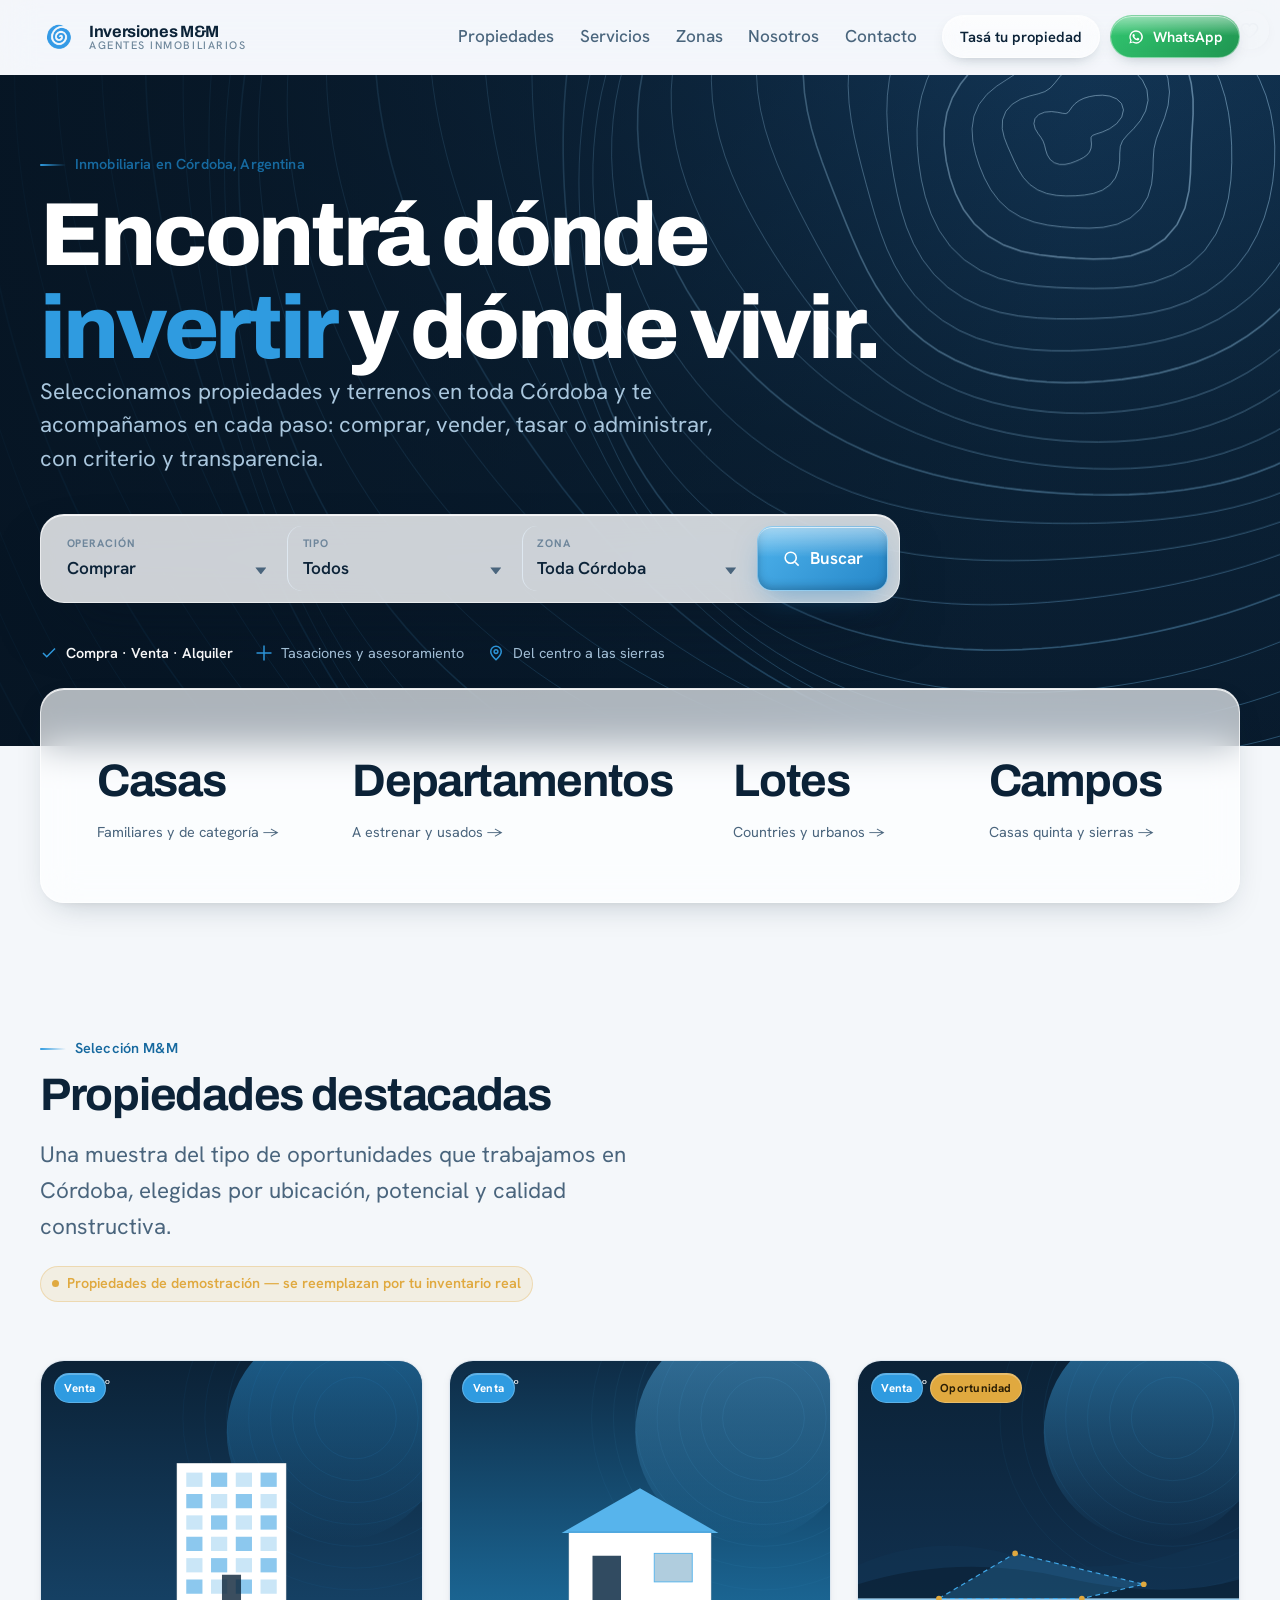
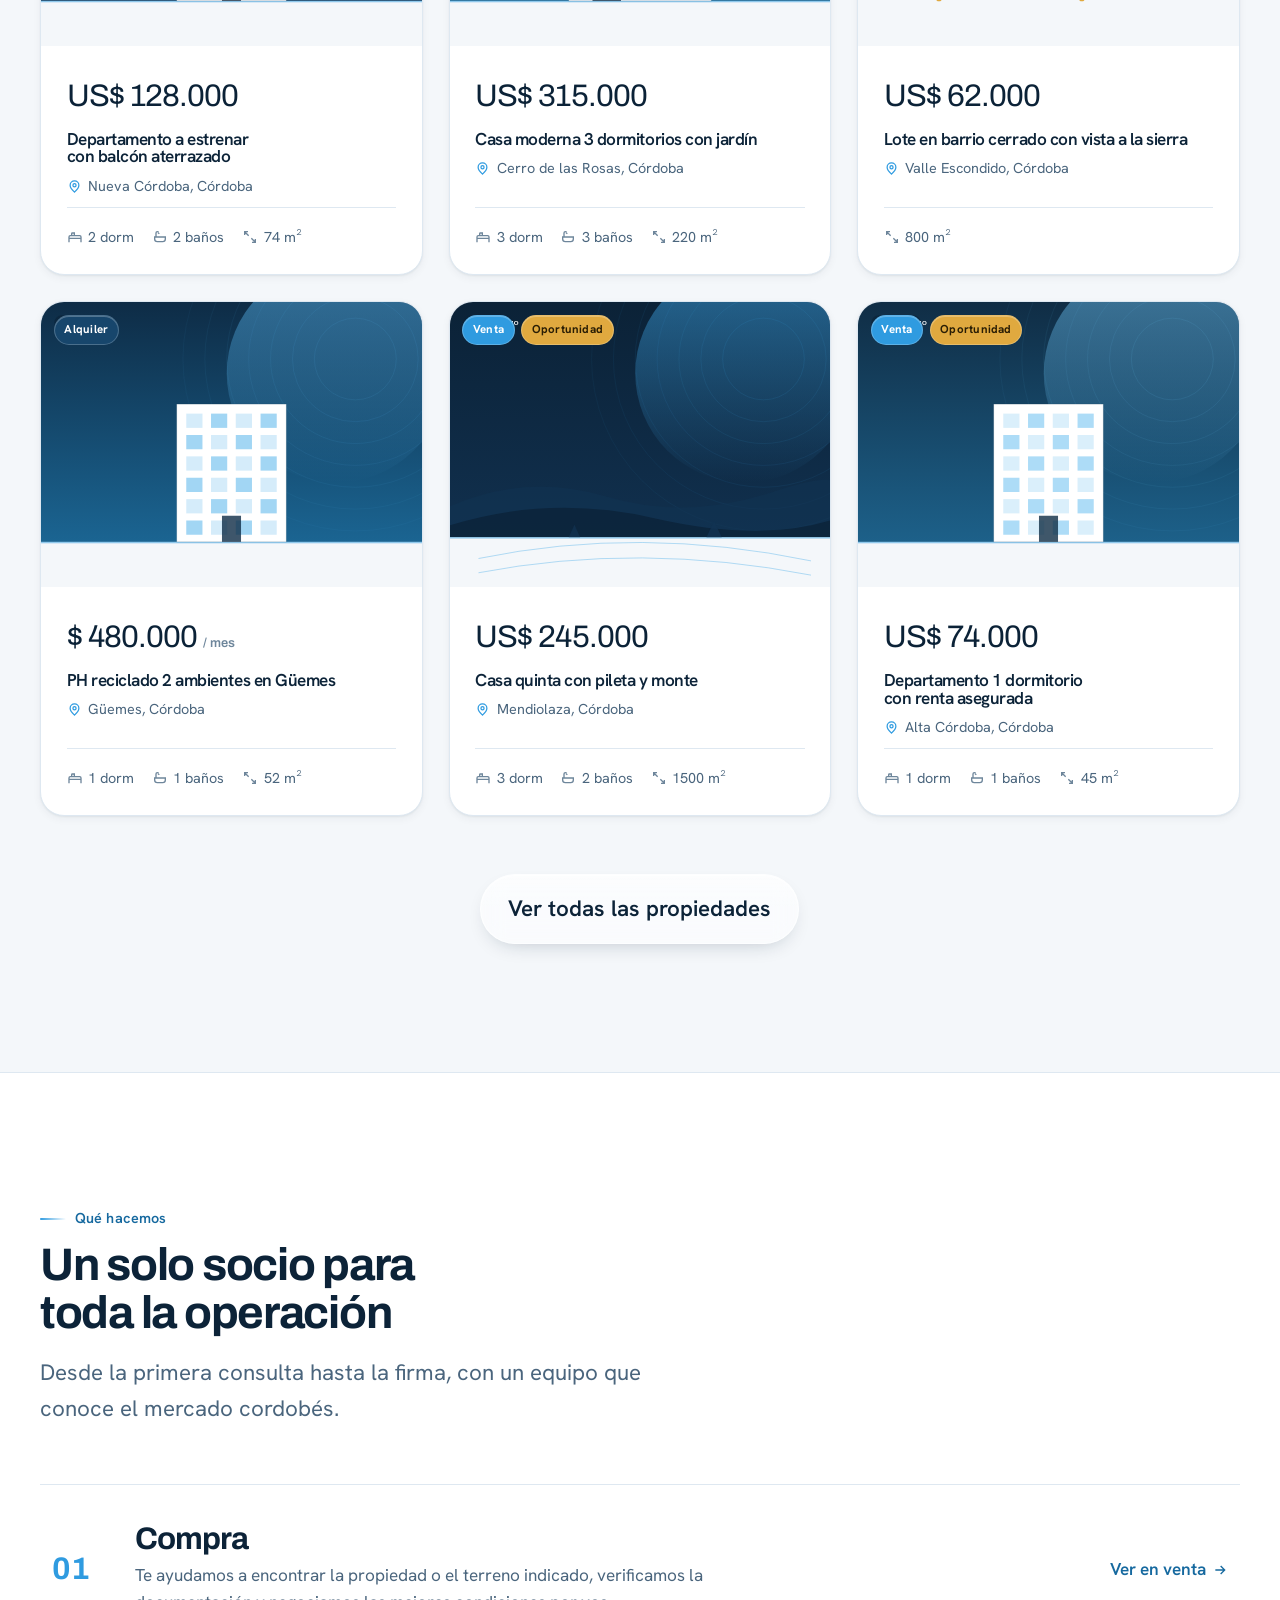
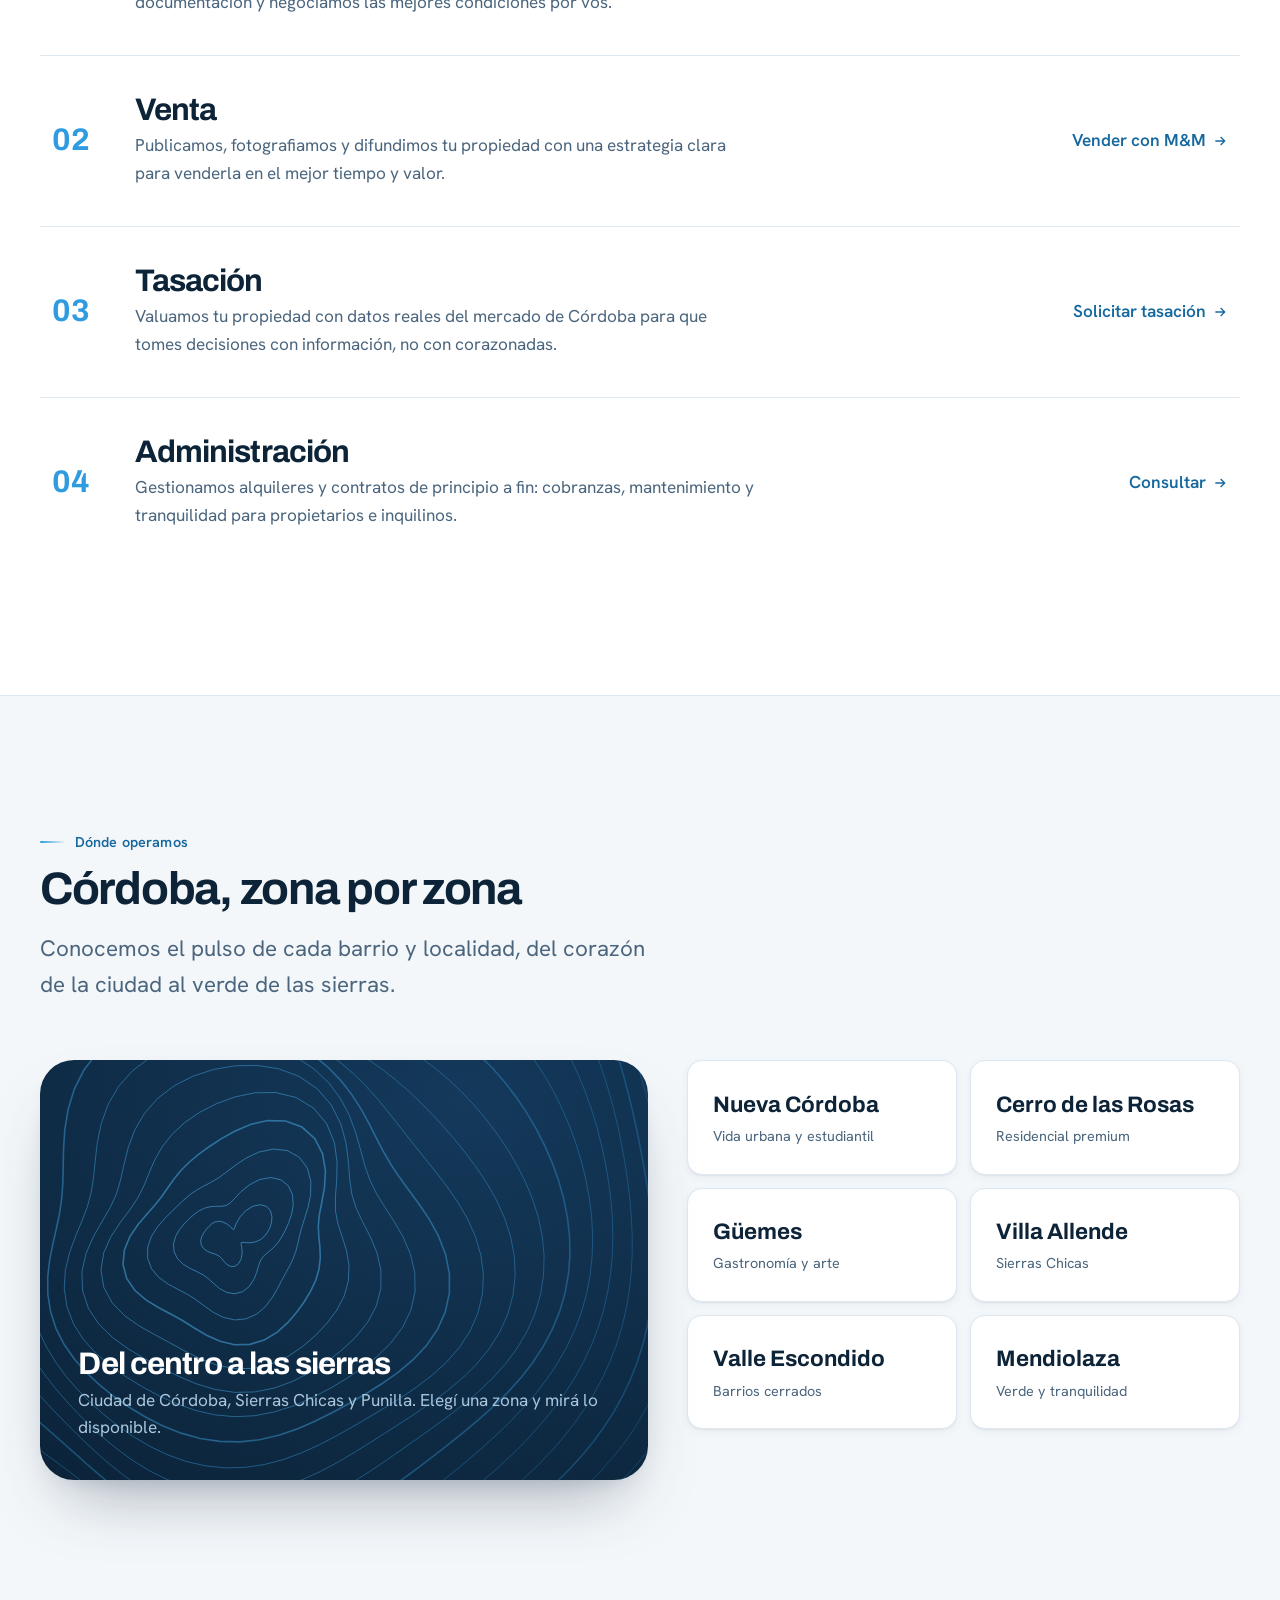
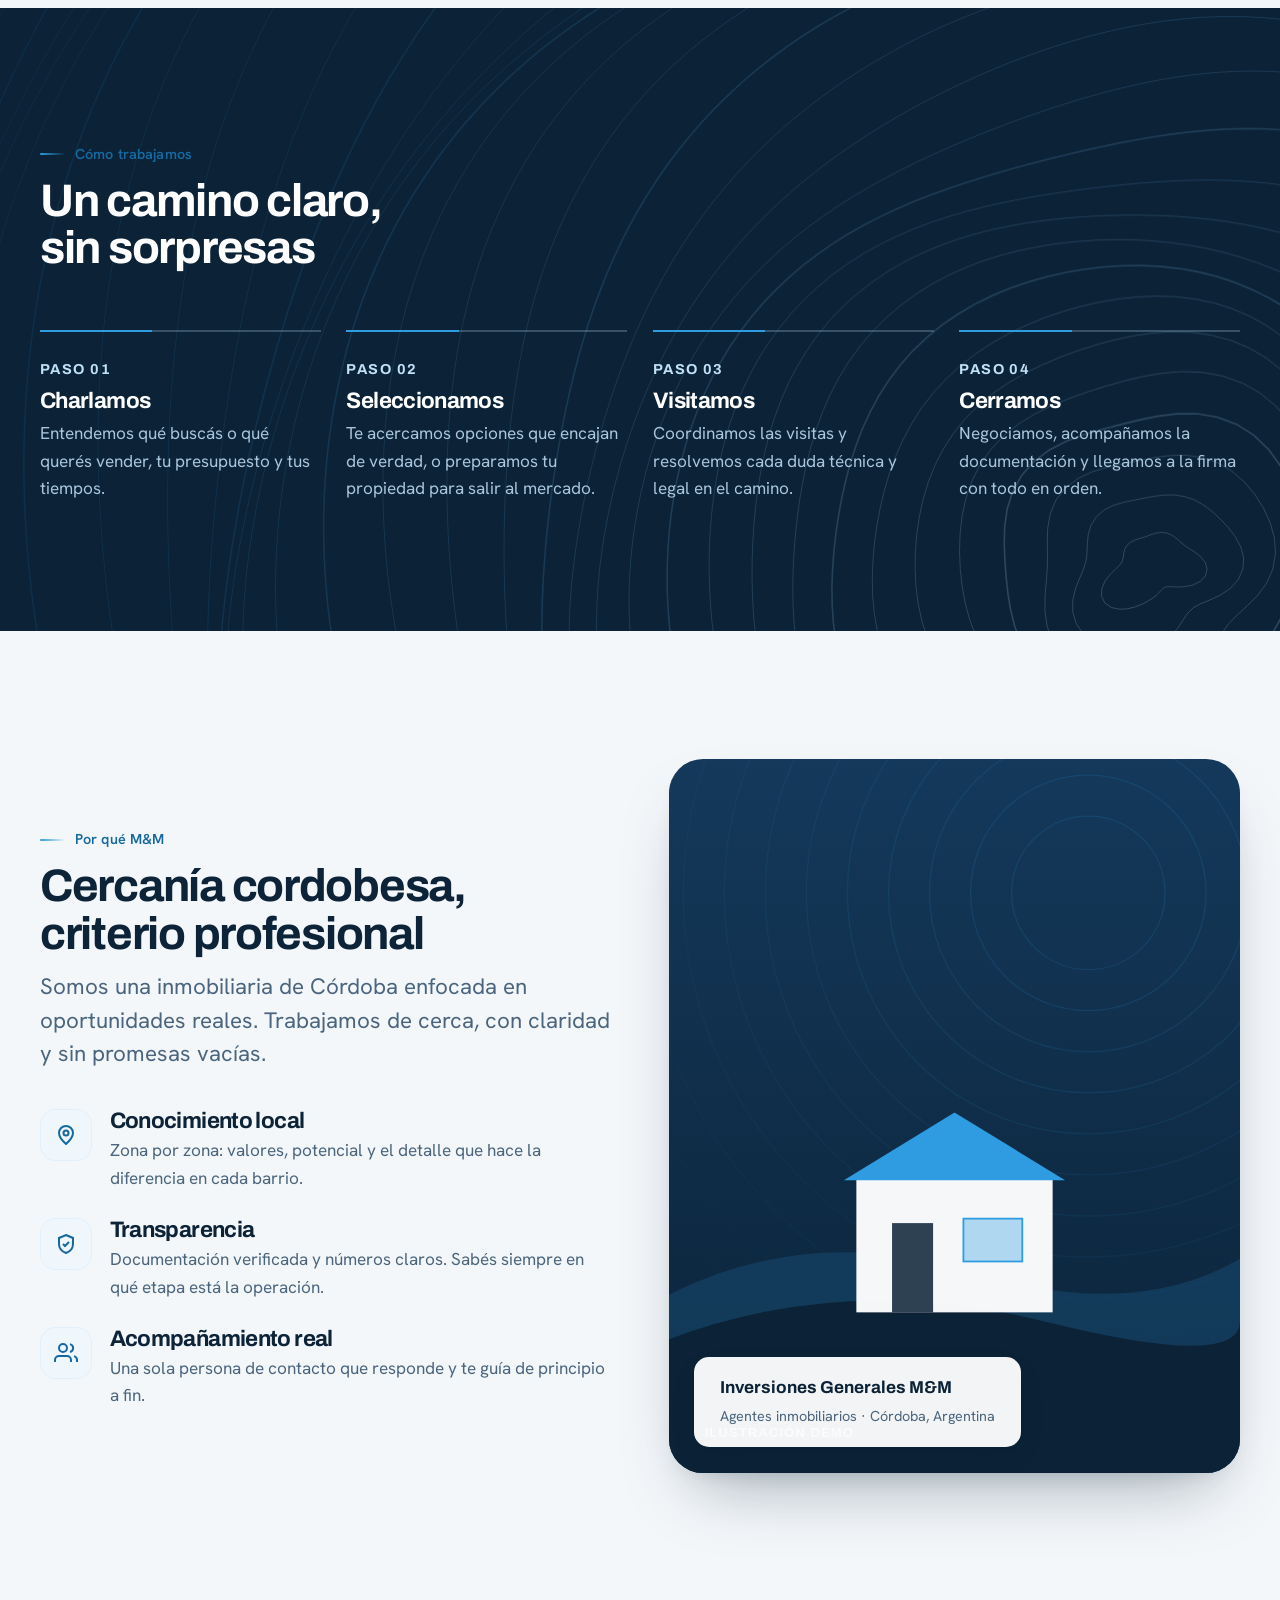
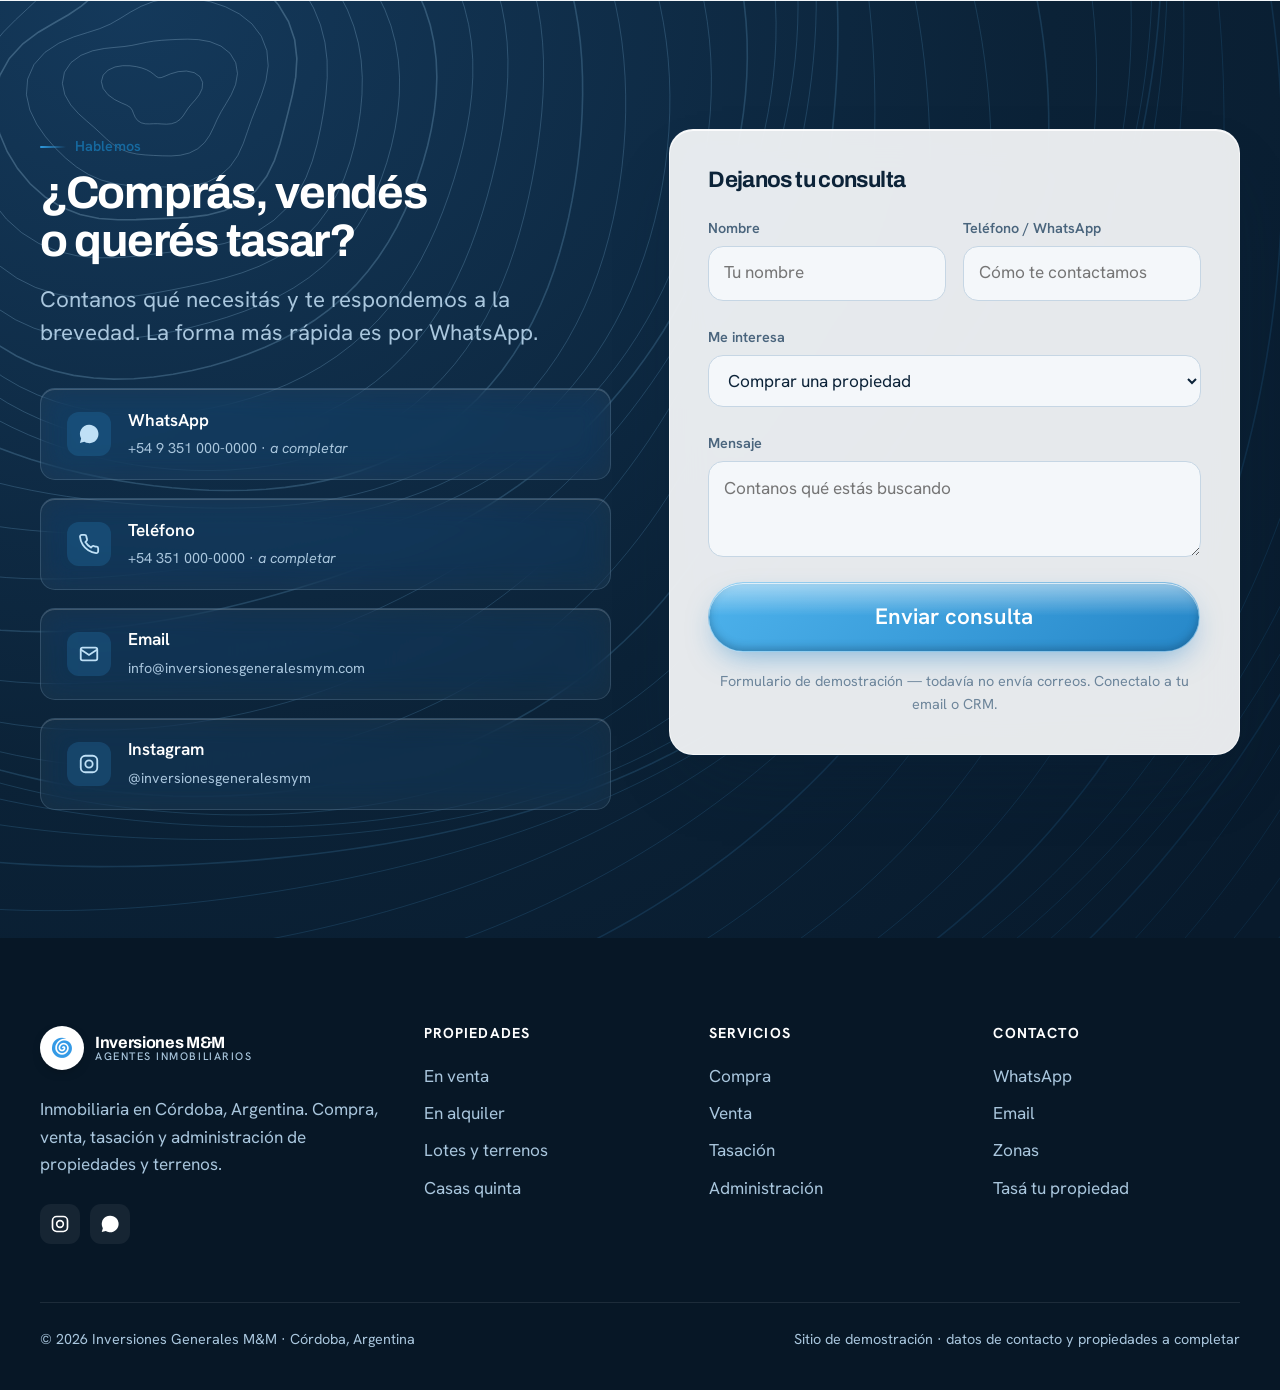
==== commit d5db845f: "Usa el logo real de M&M en barra, pie y favicon - Agrega assets/img/logo.png: versión web del logo o" ====
--- a/index.html
+++ b/index.html
@@ -18,7 +18,7 @@
   <meta name="viewport" content="width=device-width, initial-scale=1">
   <title>Inversiones Generales M&M · Inmobiliaria en Córdoba</title>
   <meta name="description" content="Inmobiliaria en Córdoba. Compra, venta, tasación y administración de propiedades y terrenos. Encontrá dónde invertir y dónde vivir con Inversiones Generales M&M.">
-  <link rel="icon" href="assets/img/logo.svg" type="image/svg+xml">
+  <link rel="icon" href="assets/img/logo.png" type="image/png">
   <meta property="og:title" content="Inversiones Generales M&M · Inmobiliaria en Córdoba">
   <meta property="og:description" content="Propiedades y terrenos seleccionados en Córdoba. Compra, venta, tasación y administración.">
   <meta property="og:type" content="website">
@@ -28,12 +28,10 @@
   <link rel="stylesheet" href="assets/css/styles.css">
 </head>
 <body>
-<svg width="0" height="0" style="position:absolute" aria-hidden="true"><symbol id="mm-mark" viewBox="0 0 512 512"><path d="M 240.70 214.09 L 243.71 211.96 L 246.95 210.06 L 250.42 208.40 L 254.10 207.00 L 257.95 205.90 L 261.97 205.10 L 266.12 204.64 L 270.38 204.52 L 274.71 204.75 L 279.10 205.36 L 283.50 206.34 L 287.88 207.70 L 292.22 209.46 L 296.47 211.59 L 300.61 214.12 L 304.59 217.02 L 308.38 220.29 L 311.96 223.92 L 315.28 227.89 L 318.32 232.19 L 321.04 236.79 L 323.41 241.67 L 325.42 246.81 L 327.03 252.18 L 328.21 257.73 L 328.96 263.45 L 329.25 269.30 L 329.06 275.23 L 328.39 281.21 L 327.22 287.21 L 325.56 293.17 L 323.39 299.05 L 320.72 304.83 L 317.56 310.44 L 313.91 315.85 L 309.79 321.02 L 305.21 325.91 L 300.19 330.47 L 294.75 334.67 L 288.93 338.47 L 282.75 341.84 L 276.25 344.73 L 269.45 347.13 L 262.40 349.00 L 255.15 350.33 L 247.72 351.07 L 240.18 351.23 L 232.56 350.79 L 224.92 349.73 L 217.30 348.05 L 209.76 345.74 L 202.34 342.82 L 195.10 339.28 L 188.10 335.13 L 181.37 330.40 L 174.97 325.09 L 168.96 319.23 L 163.36 312.85 L 158.24 305.99 L 153.63 298.66 L 149.58 290.92 L 146.11 282.81 L 143.27 274.37 L 141.08 265.64 L 139.58 256.69 L 138.77 247.56 L 138.69 238.31 L 139.34 229.00 L 140.74 219.68 L 142.89 210.42 L 145.78 201.28 L 149.42 192.31 L 153.79 183.58 L 158.88 175.15 L 164.66 167.08 L 171.12 159.42 L 178.22 152.23 L 185.93 145.57 L 194.20 139.48 L 203.01 134.02 L 212.29 129.22 L 221.99 125.14 L 232.07 121.81 L 242.46 119.25 L 253.11 117.51 L 263.94 116.60 L 274.90 116.55 L 285.91 117.36 L 296.91 119.04 L 307.83 121.60 L 318.59 125.04 L 329.13 129.35 L 339.38 134.50 L 349.27 140.49 L 358.72 147.28 L 367.68 154.85 L 376.07 163.16 L 383.85 172.17 L 390.94 181.82 L 397.31 192.08 L 402.89 202.88 L 407.64 214.16 L 411.51 225.86 L 414.48 237.91 L 416.51 250.24 L 417.58 262.78 L 417.66 275.45 L 416.74 288.17 L 414.82 300.87 L 411.89 313.46 L 407.96 325.86 L 403.03 337.99 L 397.14 349.78 L 390.29 361.15 L 382.53 372.01 L 373.88 382.30 L 364.40 391.95 L 354.13 400.87 L 343.12 409.02 L 331.43 416.33 L 319.14 422.74 L 306.30 428.20 L 292.99 432.67 L 279.29 436.11 L 265.28 438.47 L 251.04 439.75 L 236.66 439.91 L 222.22 438.93 L 207.83 436.82 L 193.55 433.57 L 179.50 429.19 L 165.74 423.70 L 152.39 417.11 L 139.51 409.45 L 127.21 400.76 L 115.55 391.07 L 104.62 380.45 L 94.50 368.95 L 85.26 356.61 L 76.97 343.53 L 69.68 329.76 L 63.46 315.38 L 58.35 300.48 L 54.39 285.14 L 51.64 269.46 L 50.10 253.52 L 49.82 237.43 L 50.80 221.28 L 53.04 205.17 L 56.56 189.20 L 61.34 173.47 L 67.36 158.08 L 74.60 143.14 L 83.03 128.73 L 92.61 114.95 L 103.29 101.89 L 115.01 89.65 L 127.72 78.30 L 141.34 67.92 L 155.80 58.59 L 171.03 50.38 L 186.92 43.35 L 203.40 37.55 L 220.36 33.03 L 237.70 29.84 L 255.33 28.00 L 273.14 27.53 L 291.01 28.46 L 308.84 30.79 L 326.51 34.53 L 343.93 39.66 L 360.97 46.15 L 377.53 54.00 L 393.50 63.16 L 408.78 73.58 L 423.27 85.21 L 436.87 98.00 L 449.48 111.88 L 461.03 126.76 L 471.43 142.57 L 480.61 159.22 L 488.50 176.61 L 495.04 194.64 L 500.17 213.21 L 503.86 232.21 L 506.06 251.53 L 506.76 271.04 L 505.92 290.63 L 503.55 310.19 L 499.65 329.58 L 494.23 348.69 L 487.30 367.41 L 478.90 385.60 L 469.06 403.16 L 457.84 419.97 L 445.28 435.92 L 431.47 450.90 L 416.47 464.83 L 400.35 477.59 L 383.23 489.11 L 365.18 499.30 L 346.31 508.09 L 326.74 515.41 L 306.57 521.21 L 285.93 525.43 L 264.94 528.05 L 243.72 529.03 L 222.41 528.34 L 201.12 525.99 L 180.00 521.97 L 192.26 479.07 L 210.01 482.27 L 227.87 484.06 L 245.73 484.45 L 263.47 483.46 L 281.01 481.09 L 298.22 477.38 L 315.00 472.37 L 331.27 466.09 L 346.91 458.59 L 361.85 449.95 L 376.00 440.21 L 389.28 429.45 L 401.62 417.75 L 412.95 405.18 L 423.21 391.83 L 432.35 377.80 L 440.33 363.17 L 447.10 348.05 L 452.65 332.51 L 456.94 316.68 L 459.97 300.65 L 461.73 284.51 L 462.22 268.37 L 461.45 252.32 L 459.45 236.47 L 456.23 220.91 L 451.82 205.73 L 446.28 191.03 L 439.64 176.87 L 431.96 163.35 L 423.29 150.55 L 413.70 138.53 L 403.27 127.35 L 392.05 117.09 L 380.13 107.78 L 367.60 99.48 L 354.53 92.23 L 341.01 86.06 L 327.13 80.99 L 312.98 77.04 L 298.65 74.23 L 284.22 72.56 L 269.80 72.02 L 255.46 72.61 L 241.30 74.31 L 227.40 77.09 L 213.84 80.93 L 200.71 85.78 L 188.07 91.62 L 176.00 98.38 L 164.57 106.02 L 153.83 114.47 L 143.86 123.68 L 134.69 133.58 L 126.38 144.10 L 118.97 155.17 L 112.48 166.71 L 106.96 178.64 L 102.41 190.89 L 98.87 203.37 L 96.32 216.01 L 94.79 228.72 L 94.25 241.43 L 94.72 254.06 L 96.16 266.53 L 98.55 278.76 L 101.87 290.68 L 106.09 302.23 L 111.16 313.33 L 117.05 323.93 L 123.70 333.96 L 131.07 343.38 L 139.09 352.12 L 147.71 360.15 L 156.86 367.42 L 166.49 373.91 L 176.52 379.58 L 186.89 384.41 L 197.52 388.38 L 208.35 391.49 L 219.31 393.71 L 230.33 395.06 L 241.33 395.54 L 252.24 395.15 L 263.01 393.92 L 273.57 391.86 L 283.85 389.00 L 293.79 385.38 L 303.34 381.01 L 312.44 375.96 L 321.04 370.25 L 329.11 363.93 L 336.58 357.06 L 343.44 349.69 L 349.64 341.86 L 355.16 333.64 L 359.98 325.09 L 364.07 316.26 L 367.42 307.22 L 370.03 298.03 L 371.88 288.74 L 372.99 279.42 L 373.36 270.12 L 373.00 260.91 L 371.93 251.84 L 370.15 242.97 L 367.71 234.35 L 364.63 226.03 L 360.93 218.05 L 356.66 210.47 L 351.85 203.32 L 346.54 196.63 L 340.78 190.45 L 334.61 184.80 L 328.08 179.71 L 321.24 175.20 L 314.14 171.29 L 306.82 167.98 L 299.35 165.30 L 291.78 163.23 L 284.14 161.79 L 276.50 160.97 L 268.91 160.76 L 261.40 161.14 L 254.04 162.12 L 246.86 163.65 L 239.90 165.73 L 233.21 168.32 L 226.83 171.40 L 220.78 174.94 L 215.11 178.90 L 209.83 183.24 L 204.98 187.93 L 200.57 192.93 L 196.63 198.20 L 193.17 203.70 L 190.20 209.38 L 187.72 215.20 L 185.74 221.12 L 184.27 227.10 L 183.30 233.09 L 182.81 239.06 L 182.81 244.96 L 183.27 250.76 L 184.19 256.43 L 185.54 261.91 L 187.31 267.19 L 189.46 272.23 L 191.97 277.01 L 194.82 281.50 L 197.97 285.67 L 201.39 289.52 L 205.05 293.01 L 208.92 296.14 L 212.97 298.90 L 217.15 301.27 L 221.44 303.26 L 225.80 304.87 L 230.19 306.08 L 234.59 306.92 L 238.96 307.38 L 243.27 307.48 L 247.49 307.22 L 251.59 306.63 L 255.55 305.71 L 259.34 304.49 L 262.94 303.00 L 266.32 301.24 L 269.48 299.24 L 272.39 297.04 L 275.04 294.65 L 277.42 292.10 L 279.53 289.43 L 281.35 286.65 L 282.89 283.79 L 284.14 280.88 L 285.10 277.96 L 285.79 275.03 L 286.21 272.14 L 286.36 269.30 L 286.26 266.54 L 285.91 263.87 L 285.35 261.33 L 284.58 258.92 L 283.61 256.66 L 282.48 254.57 L 281.19 252.67 L 279.77 250.95 L 278.25 249.43 L 276.64 248.11 L 274.97 247.01 L 273.25 246.11 L 271.52 245.42 L 269.79 244.94 L 268.08 244.66 L 266.42 244.57 L 264.82 244.67 L 263.30 244.94 L 261.89 245.37 L 260.58 245.95 L 259.41 246.66 L 258.38 247.49 L 257.49 248.41 L 256.77 249.42 L 256.22 250.48 L 255.83 251.58 L 255.61 252.71 L 255.57 253.83 L 255.70 254.94 L 256.00 256.00 Z" fill="currentColor"/></symbol></svg>
-
 <header class="site-header">
   <div class="wrap nav">
     <a class="brand" href="index.html" aria-label="Inversiones Generales M&M — inicio">
-      <svg class="mark" viewBox="0 0 512 512" aria-hidden="true"><use href="#mm-mark"/></svg>
+      <img class="mark" src="assets/img/logo.png" alt="" width="38" height="38">
       <span class="brand-text"><b>Inversiones M&amp;M</b><span>Agentes inmobiliarios</span></span>
     </a>
     <nav class="nav-links" aria-label="Navegación principal">
@@ -325,7 +323,7 @@
     <div class="footer-top">
       <div class="footer-brand">
         <a class="brand" href="index.html" aria-label="Inversiones Generales M&M">
-          <svg class="mark" viewBox="0 0 512 512" aria-hidden="true" style="color:#fff"><use href="#mm-mark"/></svg>
+          <img class="mark" src="assets/img/logo.png" alt="" width="38" height="38">
           <span class="brand-text"><b>Inversiones M&amp;M</b><span>Agentes inmobiliarios</span></span>
         </a>
         <p>Inmobiliaria en Córdoba, Argentina. Compra, venta, tasación y administración de propiedades y terrenos.</p>
--- a/assets/css/styles.css
+++ b/assets/css/styles.css
@@ -175,8 +175,9 @@
   height: 74px;
 }
 .brand { display: inline-flex; align-items: center; gap: .7rem; font-family: var(--font-display); font-weight: 700; letter-spacing: -.02em; color: var(--ink); }
-.brand .mark { width: 38px; height: 38px; color: var(--celeste); flex: none; transition: transform .8s var(--ease); }
-.brand:hover .mark { transform: rotate(140deg); }
+.brand .mark { width: 38px; height: 38px; color: var(--celeste); flex: none; object-fit: contain; }
+/* logo real (PNG con fondo transparente): sobre el pie oscuro va en chip blanco */
+.site-footer .brand .mark { width: 44px; height: 44px; background: #fff; border-radius: 50%; padding: 6px; box-shadow: 0 4px 12px -6px rgba(0,0,0,.5); }
 .brand .brand-text { display: flex; flex-direction: column; line-height: 1.05; }
 .brand .brand-text b { font-size: 1.02rem; }
 .brand .brand-text span { font-family: var(--font-body); font-weight: 500; font-size: .68rem; letter-spacing: .14em; text-transform: uppercase; color: var(--ink-faint); }
@@ -186,28 +187,23 @@
 .nav-links a:hover { color: var(--ink); }
 .nav-links a:hover::after { right: 0; }
 .nav-cta { display: flex; align-items: center; gap: .6rem; }
-.nav-toggle { display: none; }
-.mobile-menu { display: none; }
-
-/* mobile nav */
+/* CTAs del header un poco más compactos (incl. WhatsApp) */
+.nav-cta .btn { padding: .56rem 1.05rem; font-size: .92rem; box-shadow: inset 0 1px 0 rgba(255,255,255,.5), 0 6px 16px -8px rgba(11,34,55,.35); }
+.nav-cta .btn svg { width: 16px; height: 16px; }
+.nav-toggle { display: none; } /* sin menú desplegable */
+.mobile-menu { display: none; } /* sin menú desplegable */
+
+/* mobile: opciones siempre visibles, sin menú hamburguesa */
 @media (max-width: 900px) {
-  .nav-links, .nav-cta .btn-ghost { display: none; }
-  .nav-toggle {
-    display: inline-flex; margin-left: auto; width: 46px; height: 46px; align-items: center; justify-content: center;
-    border-radius: 12px; border: 1px solid var(--line-strong); background: var(--surface); color: var(--ink);
-  }
-  .mobile-menu {
-    position: fixed; inset: 74px 0 auto 0; z-index: 55;
-    background: var(--surface); border-bottom: 1px solid var(--line);
-    padding: var(--sp-4) var(--sp-4) var(--sp-5);
-    display: grid; gap: .2rem;
-    transform: translateY(-8px); opacity: 0; pointer-events: none;
-    transition: transform .3s var(--ease), opacity .3s;
-    box-shadow: var(--shadow-md);
-  }
-  .mobile-menu.open { transform: none; opacity: 1; pointer-events: auto; }
-  .mobile-menu a { padding: .85rem .4rem; font-family: var(--font-display); font-size: 1.25rem; border-bottom: 1px solid var(--line); }
-  .mobile-menu .btn { margin-top: var(--sp-3); }
+  .nav { flex-wrap: wrap; height: auto; padding-block: .55rem; row-gap: .45rem; column-gap: var(--sp-3); }
+  .nav-links { order: 3; width: 100%; margin-left: 0; gap: .2rem .9rem; flex-wrap: wrap; justify-content: flex-start; }
+  .nav-links a { padding: .2rem 0; font-size: .95rem; }
+  .nav-cta { margin-left: auto; }
+  .nav-cta .btn-ghost { display: none; } /* en mobile queda solo WhatsApp */
+}
+@media (max-width: 460px) {
+  .brand .brand-text span { display: none; } /* apretar en pantallas muy chicas */
+  .nav-cta .btn { padding: .5rem .9rem; font-size: .88rem; }
 }
 
 /* ---------- Hero ---------- */
@@ -470,3 +466,88 @@
 .amenities { display:grid; grid-template-columns:1fr 1fr; gap:.6rem; margin-top: var(--sp-4); }
 .amenities li { list-style:none; display:flex; gap:.5rem; align-items:center; color: var(--ink-soft); font-size: var(--step-0); }
 .amenities svg { color: var(--celeste); width:18px;height:18px; flex:none; }
+
+/* ============================================================
+   Liquid Glass — tratamiento traslúcido tipo Apple
+   (brief del usuario: prima sobre la regla anti-glass del craft-floor)
+   ============================================================ */
+
+/* --- Botones: vidrio líquido con brillo especular y destello al hover --- */
+.btn {
+  position: relative; overflow: hidden; isolation: isolate;
+  border: 1px solid rgba(255,255,255,.42);
+  background: linear-gradient(135deg, rgba(70,175,235,.96), rgba(29,130,198,.96));
+  -webkit-backdrop-filter: blur(8px) saturate(1.6);
+  backdrop-filter: blur(8px) saturate(1.6);
+  box-shadow: inset 0 1px 0 rgba(255,255,255,.65), inset 0 -3px 9px rgba(11,34,55,.30), 0 12px 30px -10px rgba(29,130,198,.55);
+}
+.btn::before { /* highlight superior (menisco) */
+  content: ""; position: absolute; inset: 0; z-index: -1; border-radius: inherit; pointer-events: none;
+  background: linear-gradient(180deg, rgba(255,255,255,.5), rgba(255,255,255,0) 48%);
+}
+.btn::after { /* destello que barre */
+  content: ""; position: absolute; top: -25%; left: -75%; width: 48%; height: 150%; z-index: -1; pointer-events: none;
+  background: linear-gradient(100deg, transparent, rgba(255,255,255,.55), transparent);
+  transform: skewX(-18deg); transition: left .7s var(--ease);
+}
+.btn:hover { background: linear-gradient(135deg, rgba(70,175,235,1), rgba(24,110,170,1)); }
+.btn:hover::after { left: 135%; }
+
+.btn-ghost {
+  background: rgba(255,255,255,.55);
+  -webkit-backdrop-filter: blur(12px) saturate(1.5); backdrop-filter: blur(12px) saturate(1.5);
+  border-color: rgba(255,255,255,.65);
+  box-shadow: inset 0 1px 0 rgba(255,255,255,.75), 0 8px 22px -12px rgba(11,34,55,.32);
+  color: var(--ink);
+}
+.btn-ghost:hover { background: rgba(255,255,255,.78); border-color: var(--celeste); }
+.on-dark .btn-ghost, .hero .btn-ghost {
+  background: rgba(255,255,255,.1); border-color: rgba(255,255,255,.3); color: var(--on-dark);
+  box-shadow: inset 0 1px 0 rgba(255,255,255,.28), 0 8px 22px -12px rgba(0,0,0,.4);
+}
+.on-dark .btn-ghost:hover { background: rgba(255,255,255,.18); border-color: var(--celeste-200); color: #fff; }
+
+.btn-wa {
+  background: linear-gradient(135deg, rgba(42,196,106,.96), rgba(23,146,74,.96));
+  border-color: rgba(255,255,255,.42);
+  box-shadow: inset 0 1px 0 rgba(255,255,255,.55), inset 0 -3px 9px rgba(6,60,30,.30), 0 12px 30px -10px rgba(31,168,85,.5);
+}
+.btn-wa:hover { background: linear-gradient(135deg, rgba(42,196,106,1), rgba(19,124,63,1)); }
+
+/* --- Buscador: panel de vidrio esmerilado sobre los contornos --- */
+.search {
+  background: rgba(255,255,255,.80);
+  -webkit-backdrop-filter: blur(22px) saturate(1.7); backdrop-filter: blur(22px) saturate(1.7);
+  border: 1px solid rgba(255,255,255,.6);
+  box-shadow: inset 0 1px 0 rgba(255,255,255,.85), 0 30px 64px -26px rgba(6,20,34,.62);
+}
+
+/* --- Tiles de categoría: vidrio luminoso --- */
+.stats {
+  background: rgba(255,255,255,.68);
+  -webkit-backdrop-filter: blur(18px) saturate(1.5); backdrop-filter: blur(18px) saturate(1.5);
+  border: 1px solid rgba(255,255,255,.7);
+  box-shadow: inset 0 1px 0 rgba(255,255,255,.85), var(--shadow-md);
+}
+.stats .stat { position: relative; border-radius: var(--r); padding: var(--sp-3); transition: background .25s, transform .3s var(--ease); }
+.stats .stat:hover { background: rgba(255,255,255,.6); transform: translateY(-3px); }
+
+/* --- Tarjetas de propiedad: menisco superior + glow al hover --- */
+.card { box-shadow: inset 0 1px 0 rgba(255,255,255,.7), var(--shadow-sm); }
+.card:hover { box-shadow: inset 0 1px 0 rgba(255,255,255,.8), 0 24px 50px -22px rgba(29,130,198,.4), var(--shadow-md); }
+.tag { -webkit-backdrop-filter: blur(8px) saturate(1.4); backdrop-filter: blur(8px) saturate(1.4); box-shadow: inset 0 1px 0 rgba(255,255,255,.25); border: 1px solid rgba(255,255,255,.22); }
+
+/* --- Chips de contacto y formulario: vidrio sobre navy --- */
+.cmethod { -webkit-backdrop-filter: blur(14px) saturate(1.4); backdrop-filter: blur(14px) saturate(1.4); box-shadow: inset 0 1px 0 rgba(255,255,255,.18); }
+.form-card, .detail-aside {
+  background: rgba(255,255,255,.90);
+  -webkit-backdrop-filter: blur(20px) saturate(1.5); backdrop-filter: blur(20px) saturate(1.5);
+  border: 1px solid rgba(255,255,255,.6);
+  box-shadow: inset 0 1px 0 rgba(255,255,255,.85), var(--shadow-lg);
+}
+
+/* --- Header: vidrio más marcado --- */
+.site-header { -webkit-backdrop-filter: saturate(1.8) blur(18px); backdrop-filter: saturate(1.8) blur(18px); }
+.zona-chip { box-shadow: inset 0 1px 0 rgba(255,255,255,.7), var(--shadow-sm); }
+
+@media (prefers-reduced-motion: reduce) { .btn::after { display: none; } }
